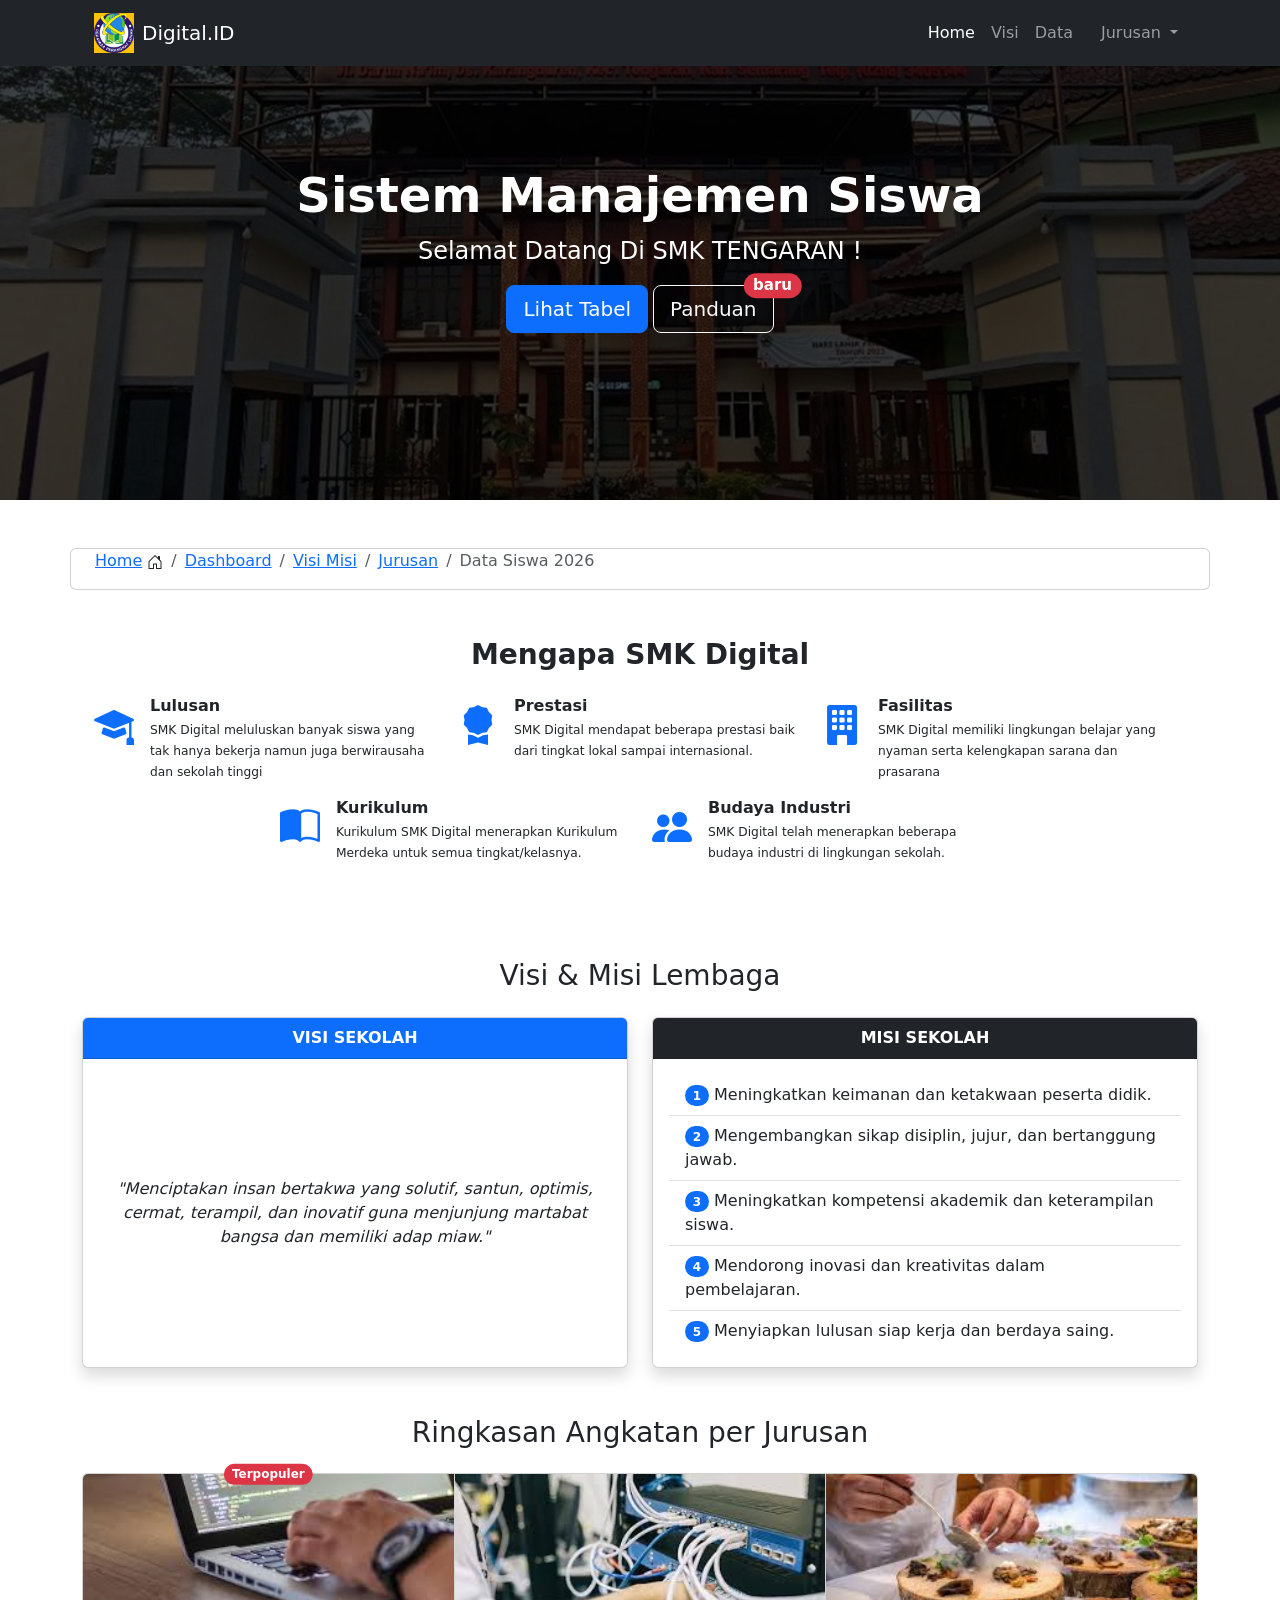
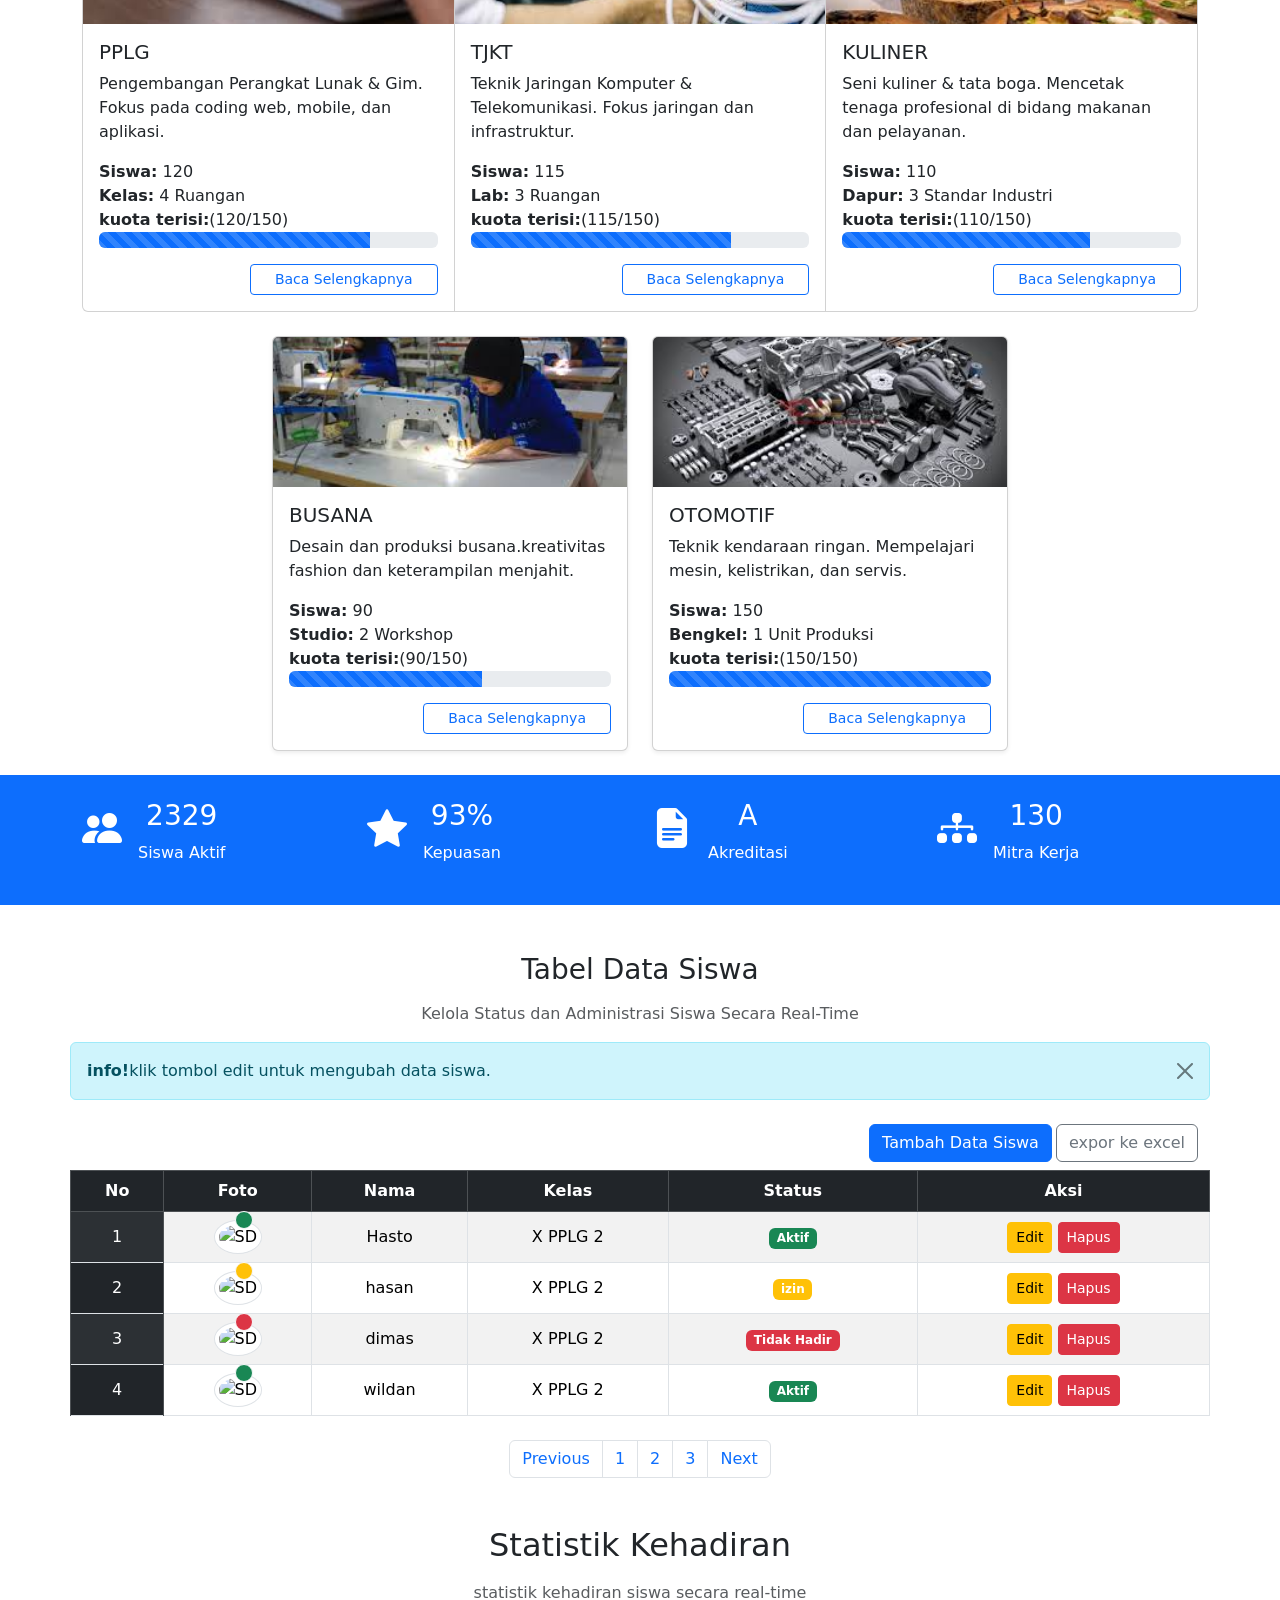
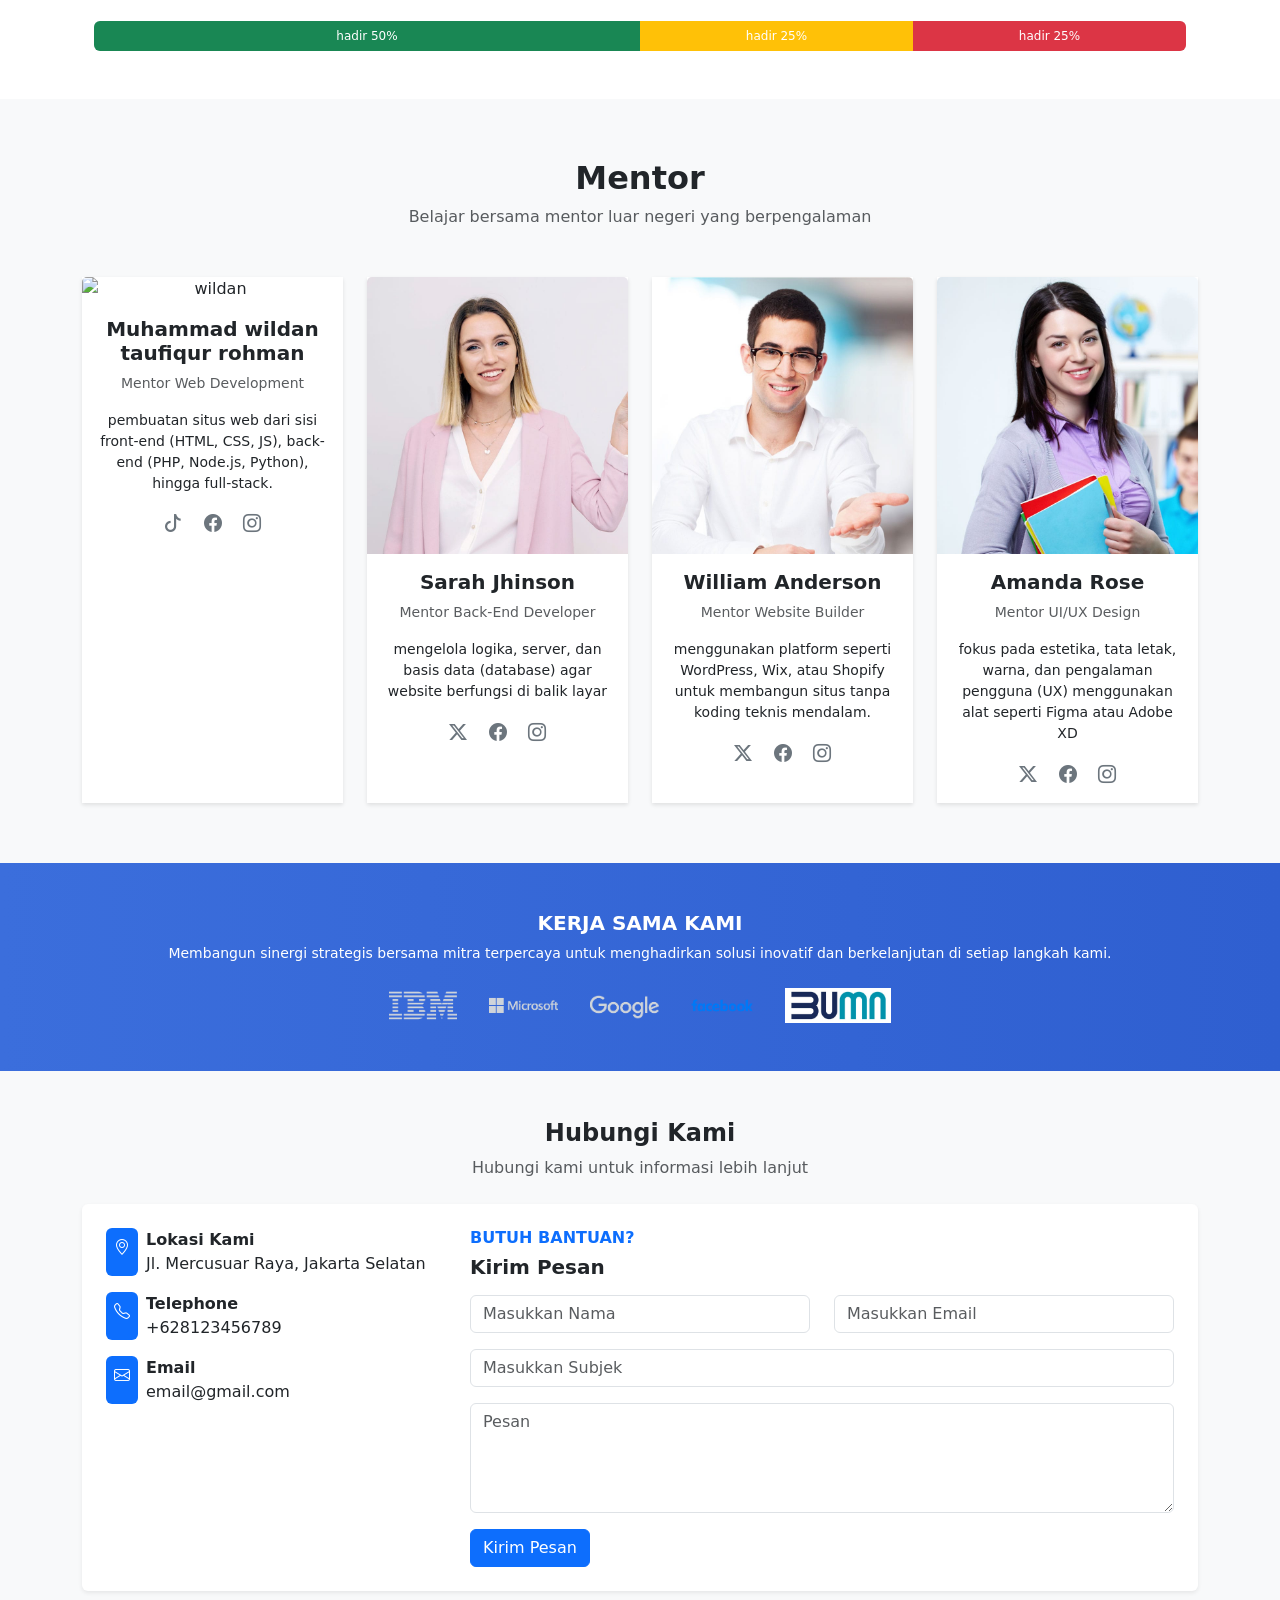
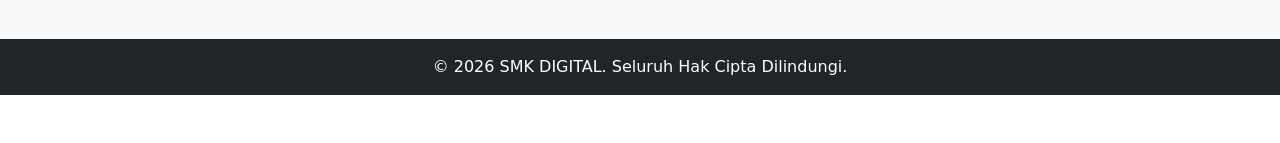
==== index.html @ d9149448 "Add files via upload" ====
<!DOCTYPE html>
<html lang="en">
<head>
    <meta charset="UTF-8">
    <meta name="viewport" content="width=device-width, initial-scale=1.0">
    <title>Document</title>
    <link rel="stylesheet" href="https://cdn.jsdelivr.net/npm/bootstrap@5.3.2/dist/css/bootstrap.min.css">
    <link href="https://cdn.jsdelivr.net/npm/bootstrap@5.3.2/dist/css/bootstrap.min.css" rel="stylesheet">
    <link href="https://cdn.jsdelivr.net/npm/bootstrap-icons@1.11.3/font/bootstrap-icons.css" rel="stylesheet">
    <link rel="stylesheet" href="style.css"
   
  /head>
<body>
  <nav class="navbar navbar-expand-lg bg-dark navbar-dark fixed-top ">
  <div class="container">

    <!-- Logo + Nama -->
    <a class="navbar-brand d-flex align-items-center container" href="#">
      <img src="logo2.png" alt="Logo" width="40" height="40" class="me-2 bg-warning">
      Digital.ID
    </a>

    <button class="navbar-toggler" type="button" data-bs-toggle="collapse" data-bs-target="#navbarNav">
      <span class="navbar-toggler-icon"></span>
    </button>

    <div class="collapse navbar-collapse" id="navbarNav">

      <!-- Menu -->
      <ul class="navbar-nav ms-auto">
        <li class="nav-item">
          <a class="nav-link active" href="#">Home</a>
        </li>

        <li class="nav-item">
          <a class="nav-link" href="#visi">Visi</a>
        </li>

        <li class="nav-item">
          <a class="nav-link" href="#data">Data</a>
        </li>

        <li class="nav-item dropdown container ">
          <a class="nav-link dropdown-toggle" href="#" role="button" data-bs-toggle="dropdown" aria-expanded="false">
            Jurusan
          </a>
          <ul class="dropdown-menu bg-dark">
            <li><a class="dropdown-item text-light" href="rpl.html">PPLG</a></li>
            <li><a class="dropdown-item text-light" href="tkj.html">TJKT</a></li>
            <li><a class="dropdown-item text-light" href="oto.html">Otomotif</a></li>
            <li><a class="dropdown-item text-light" href="bus.html">Busana</a></li>
            <li><a class="dropdown-item text-light" href="kul.html">Kuliner</a></li>
             <li><hr class="dropdown-divider"></li>
            <li><a class="dropdown-item text-light" href="#Jurusan">Lihat Semua</a></li>
          </ul>
          </ul>
        </li>
      </ul>

    </div>
  </div>
</nav>

     <div class="hero">
        <div class="overlay d-flex justify-content-center align-items-center text-center">
            <div class="text-white">
                <h1 class="display-5 fw-bold">Sistem Manajemen Siswa</h1>
                <p class="fs-4">Selamat Datang Di SMK TENGARAN !</p>
                <button class="btn btn-primary btn-lg" onclick="window.location.href='#table'">Lihat Tabel</button>
                <button class="btn btn-outline-light btn-lg position-relative">Panduan
                  <span class="position-absolute bg-danger top-0 start-100 translate-middle badge rounded-pill">baru</span>
                </button>
            </div>
        </div>
    </div>
    <br>
    <div class="countainer mt-4 card container">
        <nav aria-label="breadcrumb align-items-center">
          <div class="container">
            <ol class="breadcrumb ">
                <li class="breadcrumb-item">
                    <a href="#">Home</a>
                    <svg xmlns="http://www.w3.org/2000/svg" width="16" height="16" fill="currentColor" class="bi bi-house-door" viewBox="0 0 16 16">
  <path d="M8.354 1.146a.5.5 0 0 0-.708 0l-6 6A.5.5 0 0 0 1.5 7.5v7a.5.5 0 0 0 .5.5h4.5a.5.5 0 0 0 .5-.5v-4h2v4a.5.5 0 0 0 .5.5H14a.5.5 0 0 0 .5-.5v-7a.5.5 0 0 0-.146-.354L13 5.793V2.5a.5.5 0 0 0-.5-.5h-1a.5.5 0 0 0-.5.5v1.293zM2.5 14V7.707l5.5-5.5 5.5 5.5V14H10v-4a.5.5 0 0 0-.5-.5h-3a.5.5 0 0 0-.5.5v4z"/>
</svg>
                </li>
                <li class="breadcrumb-item">
                    <a href="#">Dashboard</a>
                </li>
                <li class="breadcrumb-item">
                    <a href="#visi">Visi Misi</a>
                </li>
                <li class="breadcrumb-item">
                    <a href="#Jurusan">Jurusan</a>
                </li>

                <li class="breadcrumb-item active" aria-current="page">Data Siswa 2026</li>
            </ol>
          </div>
        </nav>
    </div></br></br>
    <section class="container text-start ">
      <h3 class="text-center fw-bold" id="123">Mengapa SMK Digital</h3>
      <div class="row mt-4 text-start container">
    
    <div class="col-md-4">
      <div class="d-flex">
        <i class="bi bi-mortarboard-fill text-primary fs-1 me-3"></i>
        <div>
          <h6 class="fw-bold mb-1">Lulusan</h6>
          <p class="small"><small>SMK Digital meluluskan banyak siswa yang tak hanya bekerja namun juga berwirausaha dan sekolah tinggi</small></p>
        </div>
      </div>
    </div>
    <div class="col-md-4">
      <div class="d-flex">
      <i class="bi bi-award-fill text-primary fs-1 me-3"></i>
      <div>
        <h6 class="fw-bold mb-1">Prestasi</h6>
        <p class="small"><small>SMK Digital mendapat beberapa prestasi baik dari tingkat lokal sampai internasional.</small></p>
      </div>
    </div>
    </div>
    <div class="col-md-4">
      <div class="d-flex">
      <i class="bi bi-building-fill text-primary fs-1 me-3"></i>
      <div>
      <h6 class="fw-bold mb-1">Fasilitas</h6>
      <p class="small"><small>SMK Digital memiliki lingkungan belajar yang nyaman serta kelengkapan sarana dan prasarana</small></p>
    </div>
    </div>
  </div>
  </div>
</div>
    
  <div class="container">
  <div class="row g-4 justify-content-center">

    <!-- Kurikulum -->
    <div class="col-md-4">
      <div class="d-flex align-items-start">
        <i class="bi bi-book-half text-primary fs-1 me-3"></i>
        <div>
          <h6 class="fw-bold mb-1">Kurikulum</h6>
          <p class="small mb-0">
            <small>Kurikulum SMK Digital menerapkan Kurikulum Merdeka untuk semua tingkat/kelasnya.</small>
          </p>
        </div>
      </div>
    </div>

    <!-- Budaya Industri -->
    <div class="col-md-4">
      <div class="d-flex align-items-start">
        <i class="bi bi-people-fill text-primary fs-1 me-3"></i>
        <div class="">
          <h6 class="fw-bold mb-1 ">Budaya Industri</h6>
          <p class="small mb-0">
            <small>SMK Digital telah menerapkan beberapa budaya industri di lingkungan sekolah.</small>
          </p>
        </div>
      </div>
    </div>

  </div>
</div>
    </section></br></br>

    <!-- Visi & Misi  -->
 <div class="container my-5" id="visi">
  <h3 class="text-center mb-4">Visi & Misi Lembaga</h3>
  <div class="row g-4">

    <!-- VISI -->
    <div class="col-md-6">
      <div class="card h-100 shadow" >
        <div class="card-header bg-primary text-white text-center fw-bold">
          VISI SEKOLAH
        </div>
        <div class="card-body d-flex align-items-center">
          <p class="text-center fst-italic mb-0">
            "Menciptakan insan bertakwa yang solutif, santun, optimis, 
            cermat, terampil, dan inovatif guna menjunjung martabat bangsa dan memiliki adap miaw."
          </p>
        </div>
      </div>
    </div>

    <!-- MISI -->
    <div class="col-md-6">
      <div class="card h-100 shadow">
        <div class="card-header bg-dark text-white text-center fw-bold">
          MISI SEKOLAH
        </div>
        <div class="card-body">
          <ul class="list-group list-group-flush">
            <li class="list-group-item ">
              <div><span class="badge text-bg-primary rounded-pill">1</span>
              Meningkatkan keimanan dan ketakwaan peserta didik.</div>
            </li>
            <li class="list-group-item">
              <div><span class="badge text-bg-primary rounded-pill">2</span>
              Mengembangkan sikap disiplin, jujur, dan bertanggung jawab.</div>
            </li>
            <li class="list-group-item">
              <div><span class="badge text-bg-primary rounded-pill">3</span>
              Meningkatkan kompetensi akademik dan keterampilan siswa.</div>
            </li>
            <li class="list-group-item">
              <div><span class="badge text-bg-primary rounded-pill">4</span>
              Mendorong inovasi dan kreativitas dalam pembelajaran.</div>
            </li>
            <li class="list-group-item">
              <div><span class="badge text-bg-primary rounded-pill">5</span>
              Menyiapkan lulusan siap kerja dan berdaya saing.</div>
            </li>
          </ul>
        </div>
      </div>
    </div>
  </div>
 </div>

<!--  Angkatan  Jurusan -->
 <div class="container my5" id="Jurusan">
  <h3 class="text-center mb-4">Ringkasan Angkatan per Jurusan</h3>

  <div class="row g-4 justify-content-center ">

    <div class="card-group">
  <div class="card">
    <img src="pplg 1.jpg" class="card-img-top" alt="PPLG" style="height: 150px; object-fit: cover;">
    <div class="card-body">
      <span class="position-absolute top-0 start-50 translate-middle badge rounded-pill bg-danger">Terpopuler</span>
      <h5 class="card-title">PPLG</h5>
      <p class="card-text">
            Pengembangan Perangkat Lunak & Gim. Fokus pada coding web, mobile, dan aplikasi.
          </p>
      <ul class="list-unstyled">
            <li><strong>Siswa:</strong> 120</li>
            <li><strong>Kelas:</strong> 4 Ruangan</li>
            <li><strong>kuota terisi:</strong>(120/150)</li>
            <div class="progress" role="progressbar" aria-label="Default striped example" aria-valuenow="10" aria-valuemin="0" aria-valuemax="100">
            <div class="progress-bar progress-bar-striped progress-bar-animated" style="width: 80%"></div></div>
          </ul>
          <a href="rpl.html" class="btn btn-outline-primary float-end px-4 py-1 btn-sm">Baca Selengkapnya</a>
    </div>
  </div>
  <div class="card">
    <img src="tkj 2.jpg" class="card-img-top" alt="TJKT" style="height: 150px; object-fit: cover;">
    <div class="card-body">
      <h5 class="card-title">TJKT</h5>
      <p class="card-text">Teknik Jaringan Komputer & Telekomunikasi. Fokus jaringan dan infrastruktur.</p>
      <ul class="list-unstyled">
            <li><strong>Siswa:</strong> 115</li>
            <li><strong>Lab:</strong> 3 Ruangan</li>
            <li><strong>kuota terisi:</strong>(115/150)</li>
            <div class="progress" role="progressbar" aria-label="Default striped example" aria-valuenow="10" aria-valuemin="0" aria-valuemax="100">
            <div class="progress-bar progress-bar-striped progress-bar-animated" style="width: 77%"></div></div>
          </ul>
          <a href="tkj.html" class="btn btn-outline-primary float-end px-4 py-1 btn-sm">Baca Selengkapnya</a>
    </div>
  </div>
  <div class="card">
    <img src="kul 3.jpg" class="card-img-top" alt="Kuliner" style="height: 150px; object-fit: cover;">
    <div class="card-body">
      <h5 class="card-title">KULINER</h5>
      <p class="card-text">Seni kuliner & tata boga. Mencetak tenaga profesional di bidang makanan dan pelayanan.</p>
      <ul class="list-unstyled">
            <li><strong>Siswa:</strong> 110</li>
            <li><strong>Dapur:</strong> 3 Standar Industri</li>
            <li><strong>kuota terisi:</strong>(110/150)</li>
            <div class="progress" role="progressbar" aria-label="Default striped example" aria-valuenow="10" aria-valuemin="0" aria-valuemax="100">
            <div class="progress-bar progress-bar-striped progress-bar-animated" style="width: 73%"></div></div>
          </ul>
          <a href="kul.html" class="btn btn-outline-primary float-end px-4 py-1 btn-sm ">Baca Selengkapnya</a>
    </div>
  </div>
</div>

    <!-- BUSANA -->
    <div class="col-12 col-md-4">
      <div class="card h-100 shadow-sm">
        <img src="busana 1.jpg" class="card-img-top img-fluid " alt="Busana" style="height: 150px; object-fit: cover;">
        <div class="card-body">
          <h5 class="card-title">BUSANA</h5>
          <p class="card-text">
            Desain dan produksi busana.kreativitas fashion dan keterampilan menjahit.
          </p>
          <ul class="list-unstyled">
            <li><strong>Siswa:</strong> 90</li>
            <li><strong>Studio:</strong> 2 Workshop</li>
            <li><strong>kuota terisi:</strong>(90/150)</li>
            <div class="progress" role="progressbar" aria-label="Default striped example" aria-valuenow="10" aria-valuemin="0" aria-valuemax="100">
            <div class="progress-bar progress-bar-striped progress-bar-animated" style="width: 60%"></div></div>
          </ul>
          <a href="bus.html" class="btn btn-outline-primary float-end px-4 py-1 btn-sm">Baca Selengkapnya</a>
        </div>
      </div>
    </div>

    <!-- OTOMOTIF -->
    <div class="col-12 col-md-4">
      <div class="card h-100 shadow-sm">
        <img src="oto 3.jpg" class="card-img-top img-fluid" alt="Otomotif" style="height: 150px; object-fit: cover;">
        <div class="card-body">
          <h5 class="card-title">OTOMOTIF</h5>
          <p class="card-text">
            Teknik kendaraan ringan. Mempelajari mesin, kelistrikan, dan servis.
          </p>
          <ul class="list-unstyled">
            <li><strong>Siswa:</strong> 150</li>
            <li><strong>Bengkel:</strong> 1 Unit Produksi</li>
            <li><strong>kuota terisi:</strong>(150/150)</li>
            <div class="progress" role="progressbar" aria-label="Default striped example" aria-valuenow="10" aria-valuemin="0" aria-valuemax="100">
            <div class="progress-bar progress-bar-striped progress-bar-animated" style="width: 100%"></div></div>
          </ul>
          <a href="oto.html" class="btn btn-outline-primary float-end px-4 py-1 btn-sm">Baca Selengkapnya</a>
         </div>
       </div>
     </div>
   </div>
 </div></br>

<section class="bg-primary text-white text-center py-4 ">
  <div class="container">
    <div class="row ">

      <div class="col-md-3">
        <div class="d-flex ">
          <i class="bi bi-people-fill fs-1 me-3"></i>
          <div>
        <h3>2329</h3>
        <p>Siswa Aktif</p>
          </div>
        </div>
      </div>

      <div class="col-md-3">
        <div class="d-flex">
          <i class="bi bi-star-fill fs-1 me-3"></i>
          <div>
            <h3>93%</h3>
            <p>Kepuasan</p>
          </div>
        </div>
      </div>

      <div class="col-md-3">
        <div class="d-flex ">
          <i class="bi bi-file-earmark-text-fill fs-1 me-3"></i>
          <div>
            <h3>A</h3>
            <p>Akreditasi</p>
          </div>
        </div>
      </div>

      <div class="col-md-3">
        <div class="d-flex">
          <i class="bi bi-diagram-3-fill fs-1 me-3"></i>
          <div>
            <h3>130</h3>
            <p>Mitra Kerja</p>
          </div>
        </div>
      </div>

    </div>
  </div>
</section>


  
  <div class="countainer my-5" id="data">
    <h3 class="text-center mb-3">Tabel Data Siswa</h3>
    <p class="text-center text-muted ">Kelola Status dan Administrasi Siswa Secara Real-Time</p>
    <div class="alert alert-info alert-dismissible fade show container" role="alert"><strong>info!</strong>klik tombol edit untuk mengubah data siswa.
    <button type="button" class="btn-close" data-bs-dismiss="alert" aria-label="Close"></button></div>
    <!-- Tombol aksi bawah -->
  <div class="text-center p-2 ">
    <div class="d-flex justify-content-end container">
    <button class="btn btn-primary me-1" data-bs-toggle="modal" data-bs-target="#modalsiswa">Tambah Data Siswa</button>
    <div class="modal fade" id="modalsiswa">
      <div class="modal-dialog">
    <div class="modal-content">

      
      <div class="modal-header bg-primary text-white">
        <h5 class="modal-title">
            <i class="bi bi-person-plus-fill me-2"></i>Tambah Siswa Baru</h5>
        <button type="button" class="btn-close" data-bs-dismiss="modal"></button>
      </div>

      
      <div class="modal-body">
        <form>
          <div class="mb-3 text-start fw-bold">
            <label>Hasto</label>
            <input type="text" class="form-control" placeholder="Contoh: Budi Santoso">
          </div>

          <div class="mb-3 text-start fw-bold">
            <label>Kelas</label>
            <select class="form-select">
              <option>Pilih Kelas</option>
              <option>X</option>
              <option>XI</option>
              <option>XII</option>
            </select>
          </div>

          <div class="mb-3 text-start fw-bold">
            <label>Foto Profil</label>
            <input type="file" class="form-control">
            <small class="text-muted">Format JPG/PNG (Max 2MB)</small>
          </div>
        </form>
      </div>

      
      <div class="modal-footer">
        <button class="btn btn-secondary" data-bs-dismiss="modal">Batal</button>
        <button class="btn btn-primary">Simpan Data</button>
      </div>

    </div>
  </div>
    </div>
    <button type="button" class="btn btn-outline-secondary">expor ke excel</button>
 </div></div>
 <div>
    <table class="table table-striped table-bordered table-hover align-middle text-center container" id="table">
            <thead>
                <tr class="table table-dark">
                    <th>No</th>
                    <th>Foto</th>
                    <th>Nama</th>
                    <th>Kelas</th>
                    <th>Status</th>
                    <th>Aksi</th>
                </tr>
            </thead>

            <tbody>
                <tr>
                    <td class="table-dark">1</td>
                    <td><div class="position-relative d-inline-block"><img src="hasto.jpg" alt="SD"class="foto
                        rounded-circle d-block mx-auto img-thumbnail img-fluit rounded">
                      <span class="position-absolute top-0 end-0 translate-middle p-2  bg-success border border-light rounded-circle">
                      <span class="visually-hidden">New alerts</span>
                      </span> </div></td>
                    <td>Hasto </td>
                    <td>X PPLG 2</td>
                    <td><span class="badge bg-success">Aktif</span></td>
                    <td><button class="btn btn-warning btn-sm">Edit</button> <button class="btn btn-danger btn-sm">Hapus</button></td>
                </tr>
                <tr>
                    <td class="table-dark">2</td>  
                    <td><div class="position-relative d-inline-block"><img src="hasan.jpg" alt="SD"class="foto
                        rounded-circle d-block mx-auto img-thumbnail img-fluit rounded">
                      <span class="position-absolute top-0 end-0 translate-middle p-2 bg-warning border border-light rounded-circle">
                      <span class="visually-hidden">New alerts</span>
                      </span> </div></td>
                    <td>hasan</td>
                    <td>X PPLG 2</td>
                    <td><span class="badge bg-warning">izin</span></td>
                     <td><button class="btn btn-warning btn-sm">Edit</button> <button class="btn btn-danger btn-sm">Hapus</button></td>

                </tr>
                <tr>
                    <td class="table-dark">3</td>  
                    <td><div class="position-relative d-inline-block"><img src="dimas.jpg" alt="SD"class="foto
                        rounded-circle d-block mx-auto img-thumbnail img-fluit rounded">
                      <span class="position-absolute top-0 end-0 translate-middle p-2 bg-danger border border-light rounded-circle">
                      <span class="visually-hidden">New alerts</span>
                      </span> </div></td>
                    <span class="visually-hidden">New alerts</span>
                    </span> </div></td></td>
                    <td>dimas</td>
                    <td>X PPLG 2</td>
                    <td><span class="badge bg-danger">Tidak Hadir</span></td>
                     <td><button class="btn btn-warning btn-sm">Edit</button> <button class="btn btn-danger btn-sm">Hapus</button></td>
                </tr>
                <tr>
                    <td class="table-dark">4</td>  
                    <td><div class="position-relative d-inline-block"><img src="wildan.jpg" alt="SD"class="foto
                        rounded-circle d-block mx-auto img-thumbnail img-fluit rounded">
                      <span class="position-absolute top-0 end-0 translate-middle p-2 bg-success border border-light rounded-circle">
                      <span class="visually-hidden">New alerts</span>
                      </span> </div></td>
                    <td>wildan </td>
                    <td>X PPLG 2</td>
                    <td><span class="badge bg-success">Aktif</span></td>
                     <td><button class="btn btn-warning btn-sm">Edit</button> <button class="btn btn-danger btn-sm">Hapus</button></td>
                </tr>
            </tbody>
    </table>
    </div>
     <div class=" text-center mt-4 ">
     <nav aria-label="pagination" > 
            <ul class="pagination justify-content-center">
                <li class="page-item"><a class="page-link" href="#">Previous</a></li>
                <li class="page-item"><a class="page-link" href="#">1</a></li>
                <li class="page-item"><a class="page-link" href="#">2</a></li>
                <li class="page-item"><a class="page-link" href="#">3</a></li>
                <li class="page-item"><a class="page-link" href="#">Next</a></li>
            </ul>
         </nav>
 </div>
  <div class="container my-5">
    <h2 class="text-center mb-3">Statistik Kehadiran</h2>
    <p class="text-center text-muted ">statistik kehadiran siswa secara real-time</p>
    <div class="container">
   <div class="progress " style="height: 30px;">
   <div class="progress-bar bg-success" style="width: 50% ">hadir 50%</div>
   <div class="progress-bar bg-warning" style="width: 25%">hadir 25%</div>
   <div class="progress-bar bg-danger" style="width: 25%">hadir 25%</div>
  </div>
  </div>
  </div>

<!-- Section Mentor -->
    <section class="mentor-section text-center">
        <div class="container">
            <h2 class="fw-bold mb-2">Mentor</h2>
            <p class="text-muted mb-5">Belajar bersama mentor luar negeri yang berpengalaman</p>
            
            <div class="row g-4">
                <!-- Card Walter White -->
                <div class="col-md-3 col-sm-6">
                    <div class="card mentor-card h-100">
                        <img src="wildan.jpg" class="card-img-top" alt="wildan ">
                        <div class="card-body">
                            <h5 class="card-title fw-bold">Muhammad wildan taufiqur rohman</h5>
                            <p class="card-text text-muted small mb-3">Mentor Web Development</p>
                            <p class="card-text small">pembuatan situs web dari sisi front-end (HTML, CSS, JS), back-end (PHP, Node.js, Python), hingga full-stack.</p>
                            <div class="mentor-social mt-3">
                                <a href="https://www.tiktok.com/@mazali259?_r=1&_t=ZS-956v6CmXbng"><i class="bi bi-tiktok" ></i></a>
                                <a href="https://www.facebook.com/share/1BEhVa2srz/"><i class="bi bi-facebook"></i></a>
                                <a href="https://www.instagram.com/gol.d_dika?igsh=MWhjbDRpNW5jYjVobg=="><i class="bi bi-instagram"></i></a>
                            </div>
                        </div>
                    </div>
                </div>

                <!-- Card Sarah Jhinson -->
                <div class="col-md-3 col-sm-6">
                    <div class="card mentor-card h-100">
                        <img src="sarah.jpeg" class="card-img-top" alt="Sarah Jhinson">
                        <div class="card-body">
                            <h5 class="card-title fw-bold">Sarah Jhinson</h5>
                            <p class="card-text text-muted small mb-3">Mentor Back-End Developer</p>
                            <p class="card-text small">mengelola logika, server, dan basis data (database) agar website berfungsi di balik layar</p>
                            <div class="mentor-social mt-3">
                                <i class="bi bi-twitter-x"></i>
                                <i class="bi bi-facebook"></i>
                                <i class="bi bi-instagram"></i>
                            </div>
                        </div>
                    </div>
                </div>

                <!-- Card William Anderson -->
                <div class="col-md-3 col-sm-6">
                    <div class="card mentor-card h-100">
                        <img src="bapak.jpeg" class="card-img-top" alt="William Anderson">
                        <div class="card-body">
                            <h5 class="card-title fw-bold">William Anderson</h5>
                            <p class="card-text text-muted small mb-3">Mentor Website Builder</p>
                            <p class="card-text small">menggunakan platform seperti WordPress, Wix, atau Shopify untuk membangun situs tanpa koding teknis mendalam.</p>
                            <div class="mentor-social mt-3">
                                <i class="bi bi-twitter-x"></i>
                                <i class="bi bi-facebook"></i>
                                <i class="bi bi-instagram"></i>
                            </div>
                        </div>
                    </div>
                </div>

                <!-- Card Amanda Rose -->
                <div class="col-md-3 col-sm-6">
                    <div class="card mentor-card h-100">
                        <img src="lili.jpeg" class="card-img-top" alt="Amanda Rose">
                        <div class="card-body">
                            <h5 class="card-title fw-bold">Amanda Rose</h5>
                            <p class="card-text text-muted small mb-3">Mentor UI/UX Design</p>
                            <p class="card-text small">fokus pada estetika, tata letak, warna, dan pengalaman pengguna (UX) menggunakan alat seperti Figma atau Adobe XD</p>
                            <div class="mentor-social mt-3">
                                <i class="bi bi-twitter-x"></i>
                                <i class="bi bi-facebook"></i>
                                <i class="bi bi-instagram"></i>
                            </div>
                        </div>
                    </div>
                </div>
            </div>
        </div>
    </section>

<section class="py-5 text-center text-white" style="background: linear-gradient(90deg, #3b6edc, #2f5fd0);">
    <h5 class="fw-bold">KERJA SAMA KAMI</h5>
    <p class="small">
      Membangun sinergi strategis bersama mitra terpercaya untuk menghadirkan solusi inovatif
      dan berkelanjutan di setiap langkah kami.
    </p>

    <div class="d-flex justify-content-center align-items-center flex-wrap mt-4">
      <img src="ibm.png" class="mx-3" height="35">
      <img src="mcp.png" class="mx-3" height="35">
      <img src="ggl.png" class="mx-3" height="35">
      <img src="fb.png" class="mx-3" height="35">
      <img src="bumn.jpg" class="mx-3" height="35">
    </div>
</section>

<section class="py-5 bg-light">
  <div class="container">

    <div class="text-center mb-4">
      <h4 class="fw-bold">Hubungi Kami</h4>
      <p class="text-muted">Hubungi kami untuk informasi lebih lanjut</p>
    </div>

    <div class="bg-white p-4 rounded shadow-sm">
      <div class="row">

        <!-- KIRI (INFO) -->
        <div class="col-md-4 mb-4">
          
          <div class="d-flex mb-3">
            <div class="bg-primary text-white p-2 rounded me-2">
              <i class="bi bi-geo-alt"></i>
            </div>
            <div>
              <strong>Lokasi Kami</strong><br>
              Jl. Mercusuar Raya, Jakarta Selatan
            </div>
          </div>

          <div class="d-flex mb-3">
            <div class="bg-primary text-white p-2 rounded me-2">
              <i class="bi bi-telephone"></i>
            </div>
            <div>
              <strong>Telephone</strong><br>
              +628123456789
            </div>
          </div>

          <div class="d-flex">
            <div class="bg-primary text-white p-2 rounded me-2">
              <i class="bi bi-envelope"></i>
            </div>
            <div>
              <strong>Email</strong><br>
              email@gmail.com
            </div>
          </div>

        </div>

        <!-- KANAN (FORM) -->
        <div class="col-md-8">
          <h6 class="text-primary fw-bold">BUTUH BANTUAN?</h6>
          <h5 class="fw-bold mb-3">Kirim Pesan</h5>

          <form>
            <div class="row">
              <div class="col-md-6 mb-3">
                <input type="text" class="form-control" placeholder="Masukkan Nama">
              </div>
              <div class="col-md-6 mb-3">
                <input type="email" class="form-control" placeholder="Masukkan Email">
              </div>
            </div>

            <div class="mb-3">
              <input type="text" class="form-control" placeholder="Masukkan Subjek">
            </div>

            <div class="mb-3">
              <textarea class="form-control" rows="4" placeholder="Pesan"></textarea>
            </div>

            <button class="btn btn-primary">Kirim Pesan</button>
          </form>
        </div>

      </div>
    </div>

  </div>
</section>


<!-- Footer -->
<footer class="bg-dark text-white text-center py-3">
  © 2026 SMK DIGITAL. Seluruh Hak Cipta Dilindungi.
</footer>

<script src="https://cdn.jsdelivr.net/npm/bootstrap@5.3.2/dist/js/bootstrap.bundle.min.js"></script>
</body>
</html>
---- style.css ----
.hero {
            background-image : url("smk.jpg");
            background-size: cover;
            background-position: center;
            height: 500px;
            opacity: 100vh;
        }

        .overlay {
            background-color: rgba(0, 0, 0, 0.7);
            height: 500px;
        }

        .foto {
            max-width: 100px;
            height:auto;
        }
        :root {
          --bg-dark-blue: #1e3799;
          --light-text: #ecf0f1;
          --accent-color: #3498db;
          --primary-blue: #2c3e50;
          --text-color: #34495e;
          --progress-fill-color: #1e2a38;
          --progress-bar-bg: #ccc;
          --footer-dark-blue: #003366
        }
        .mentor-section {
            background-color: #f8f9fa;
            padding: 60px 0;
        }
        .mentor-card {
            border: none;
            border-radius: 0;
            box-shadow: 0 2px 4px rgba(0,0,0,0.1);
        }
        .mentor-card img {
            width: 100%;
            height: auto;
        }
        .mentor-social i {
            font-size: 18px;
            margin: 0 8px;
            color: #6c757d;
        }
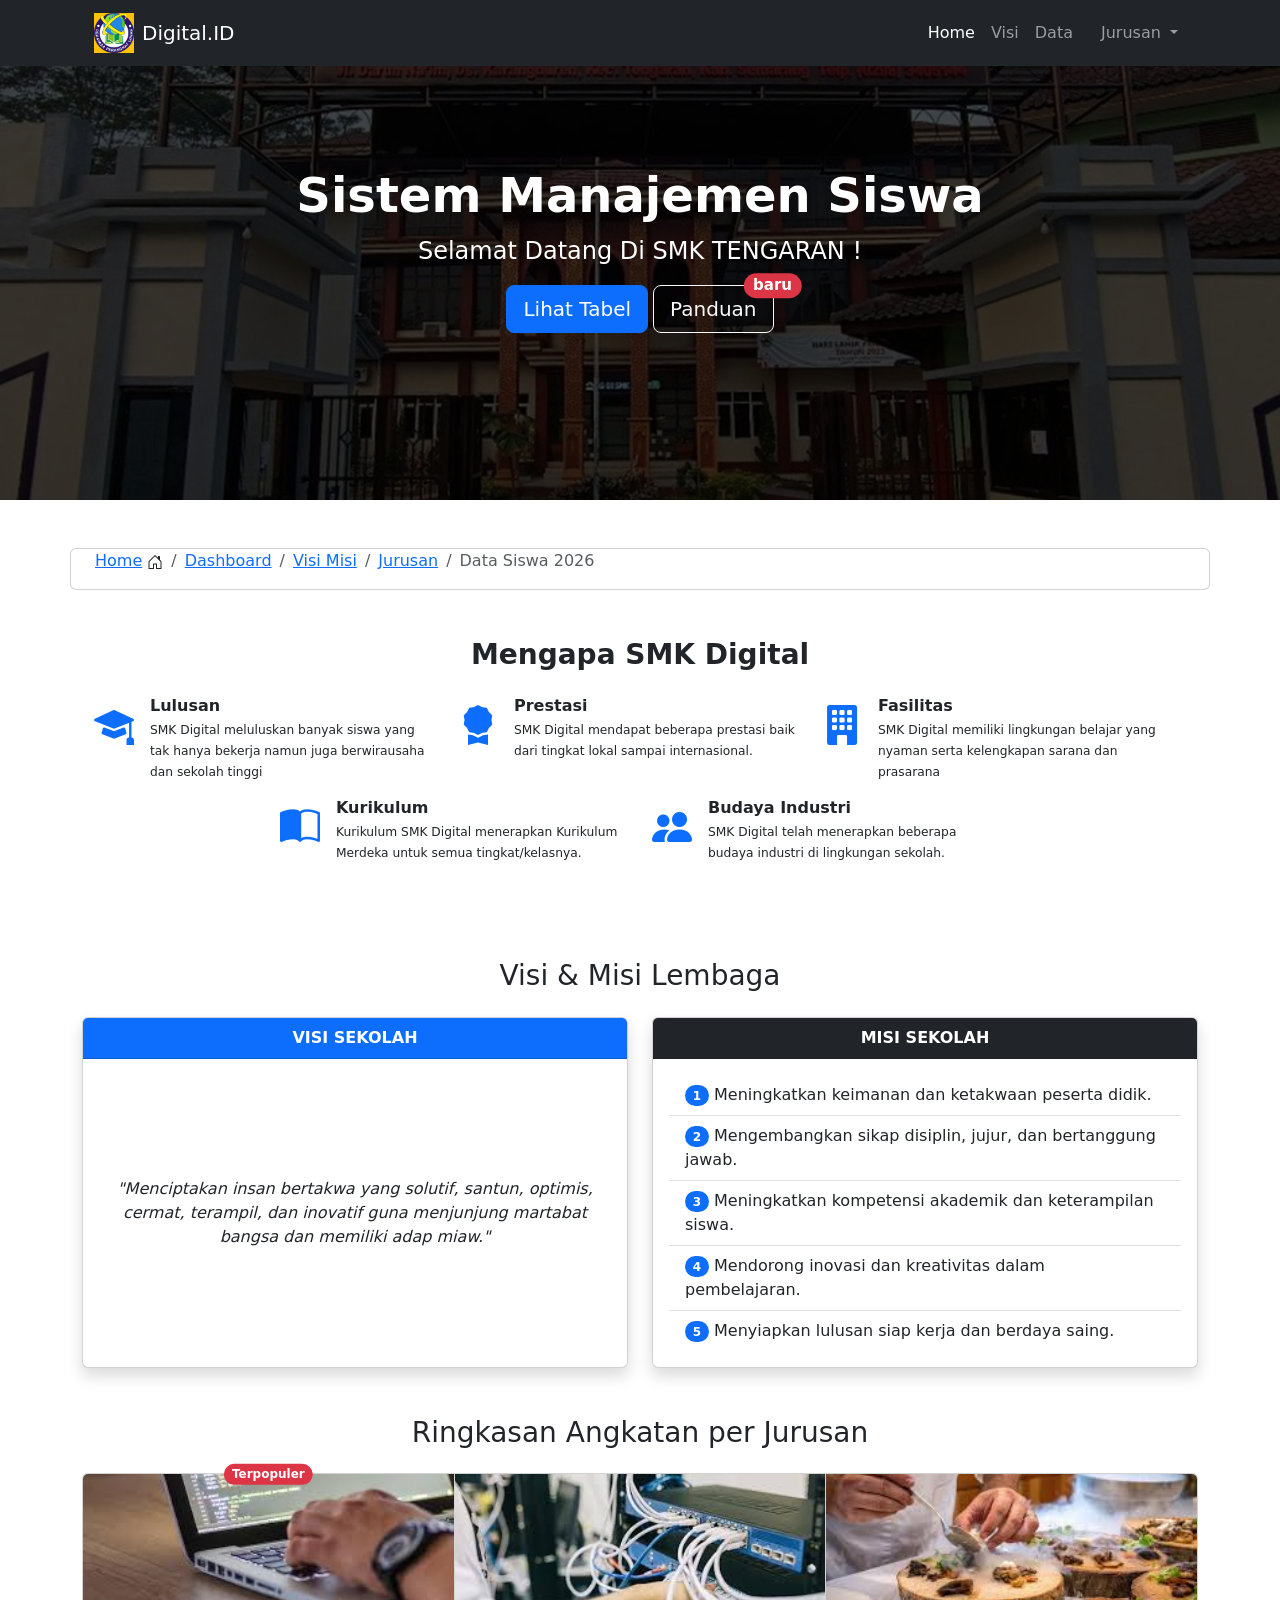
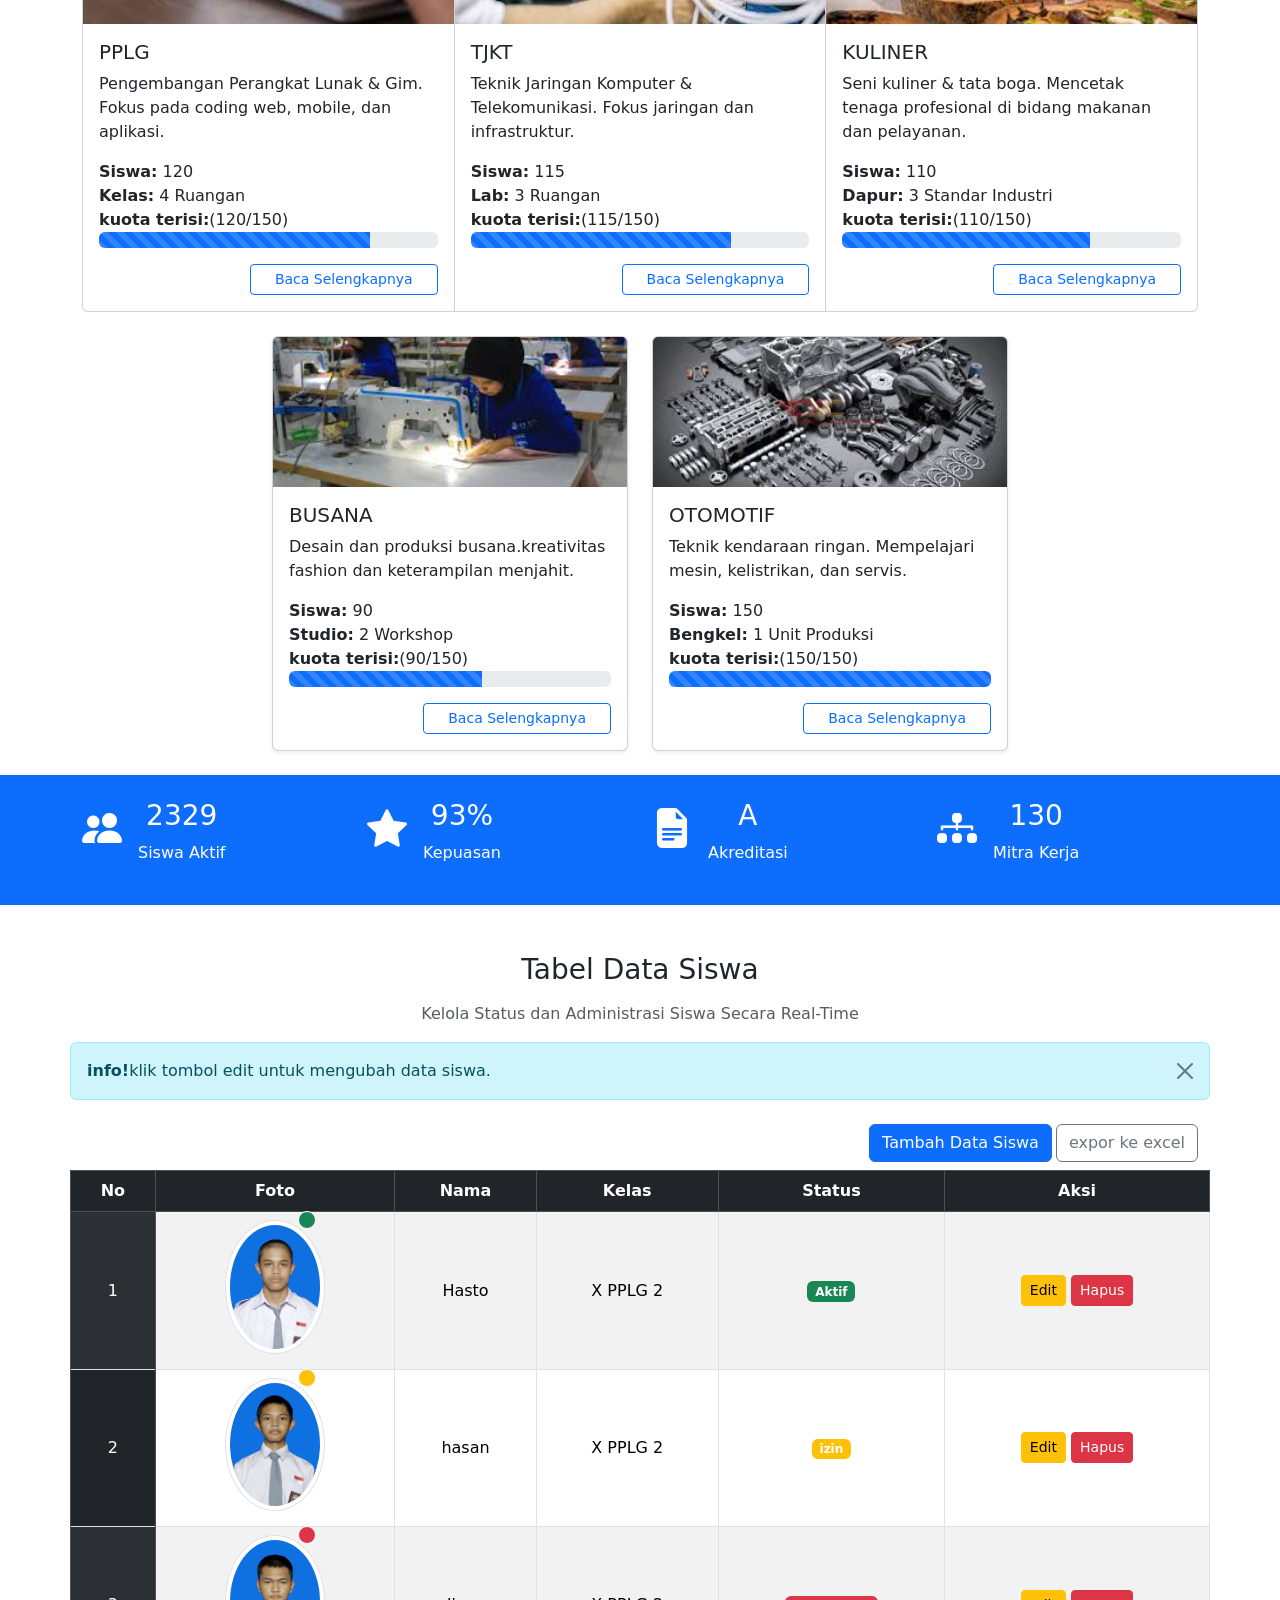
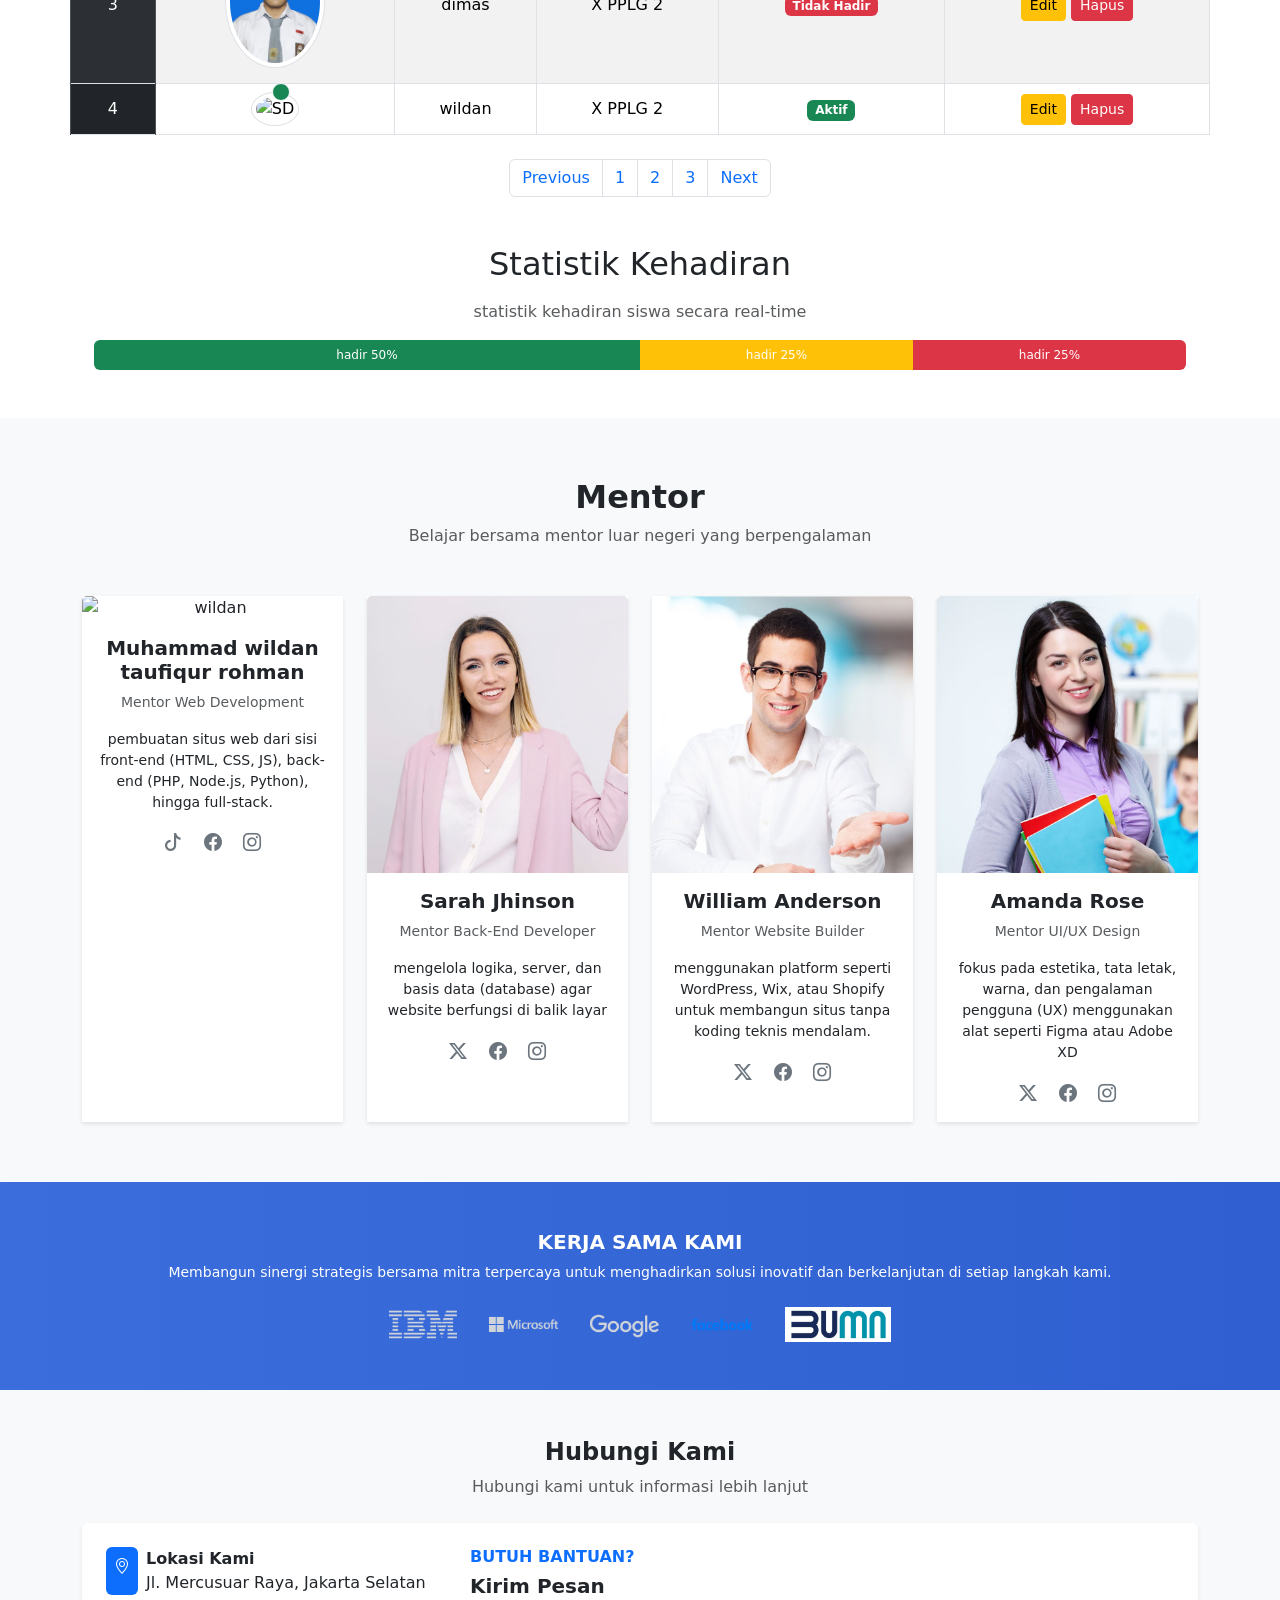
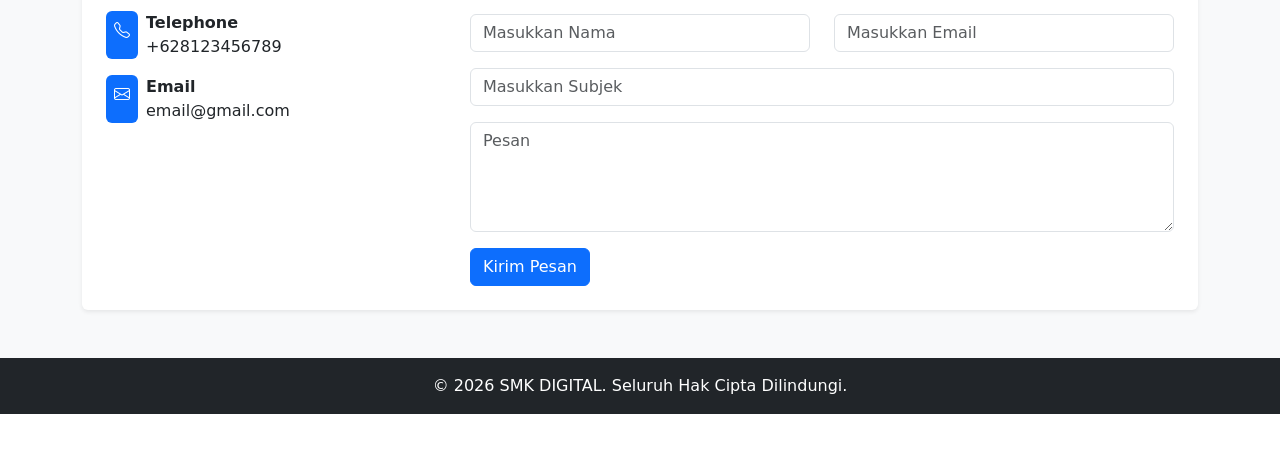
==== commit 7a8b66e7: "Add files via upload" ====
--- a/index.html
+++ b/index.html
@@ -445,7 +445,7 @@
             <tbody>
                 <tr>
                     <td class="table-dark">1</td>
-                    <td><div class="position-relative d-inline-block"><img src="hasto.jpg" alt="SD"class="foto
+                    <td><div class="position-relative d-inline-block"><img src="kentok.JPG" alt="SD"class="foto
                         rounded-circle d-block mx-auto img-thumbnail img-fluit rounded">
                       <span class="position-absolute top-0 end-0 translate-middle p-2  bg-success border border-light rounded-circle">
                       <span class="visually-hidden">New alerts</span>
@@ -457,7 +457,7 @@
                 </tr>
                 <tr>
                     <td class="table-dark">2</td>  
-                    <td><div class="position-relative d-inline-block"><img src="hasan.jpg" alt="SD"class="foto
+                    <td><div class="position-relative d-inline-block"><img src="hasan.JPG" alt="SD"class="foto
                         rounded-circle d-block mx-auto img-thumbnail img-fluit rounded">
                       <span class="position-absolute top-0 end-0 translate-middle p-2 bg-warning border border-light rounded-circle">
                       <span class="visually-hidden">New alerts</span>
@@ -470,7 +470,7 @@
                 </tr>
                 <tr>
                     <td class="table-dark">3</td>  
-                    <td><div class="position-relative d-inline-block"><img src="dimas.jpg" alt="SD"class="foto
+                    <td><div class="position-relative d-inline-block"><img src="dimas.JPG" alt="SD"class="foto
                         rounded-circle d-block mx-auto img-thumbnail img-fluit rounded">
                       <span class="position-absolute top-0 end-0 translate-middle p-2 bg-danger border border-light rounded-circle">
                       <span class="visually-hidden">New alerts</span>
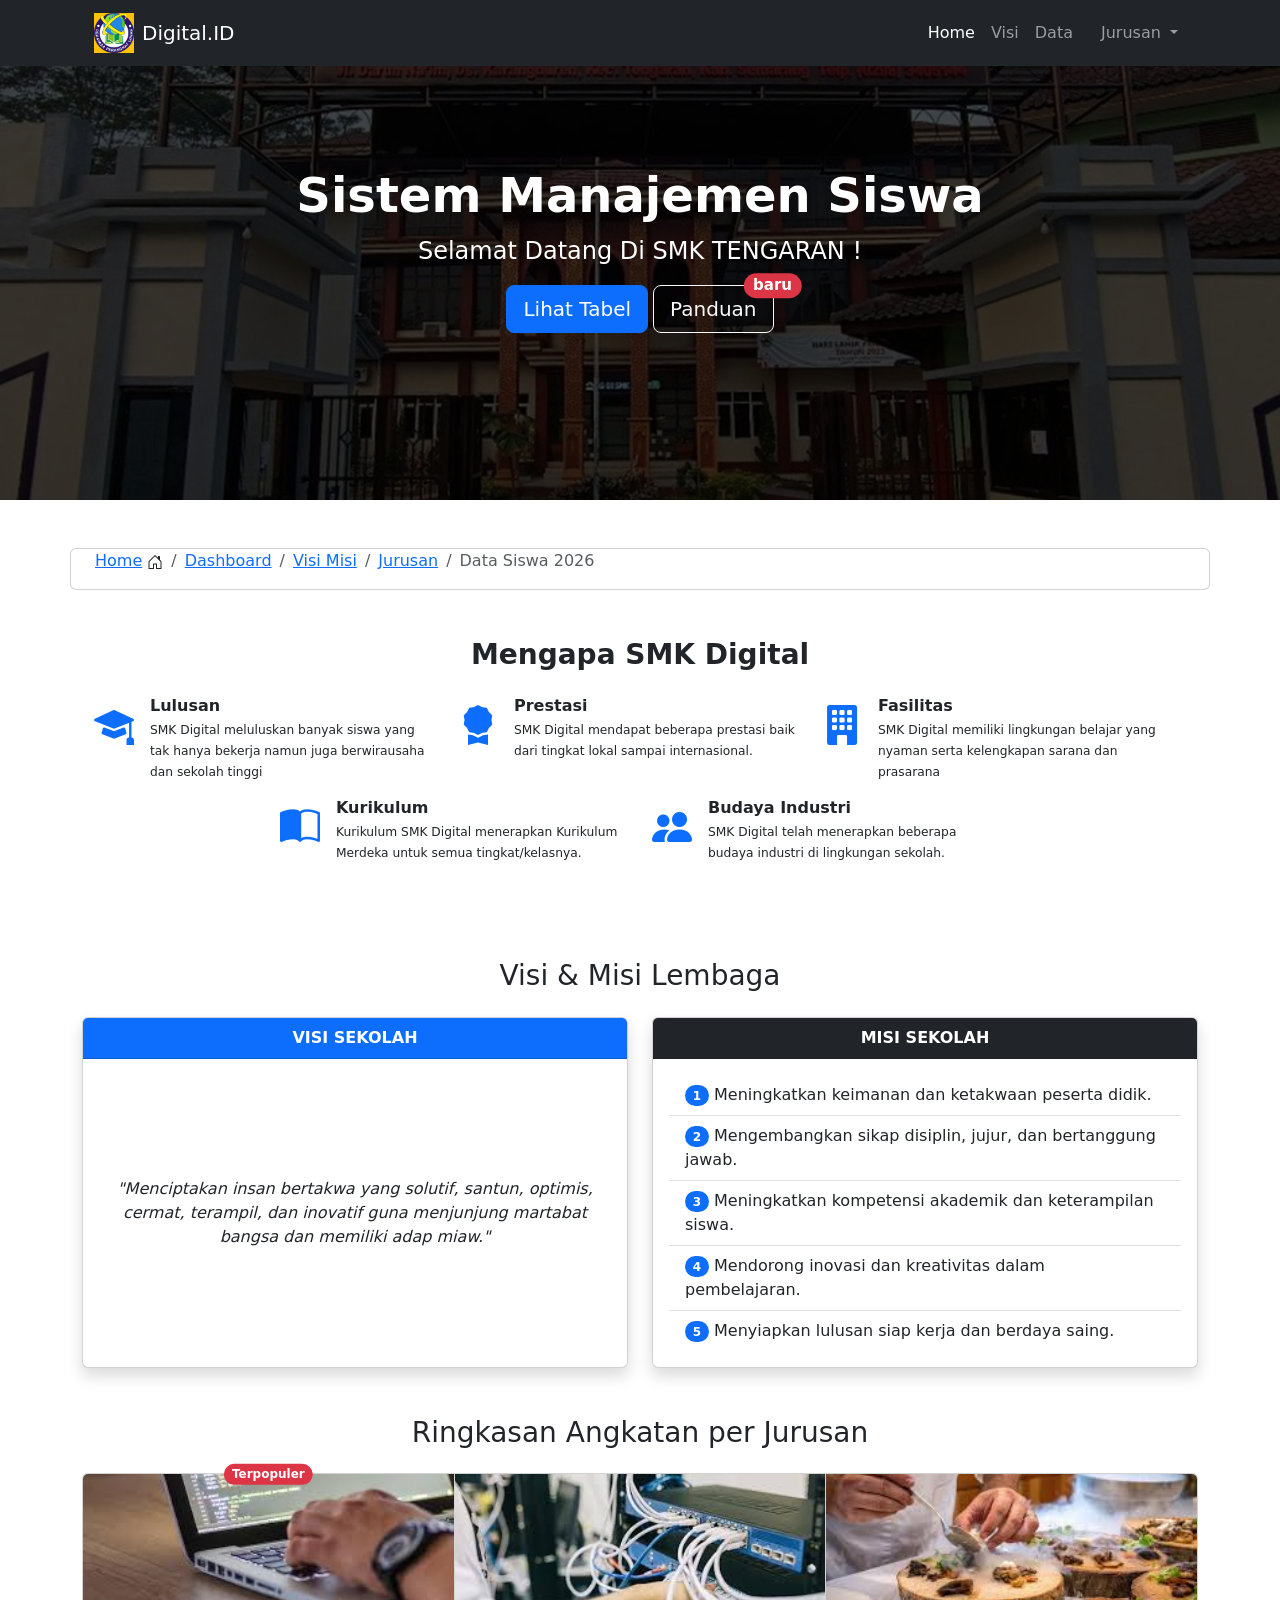
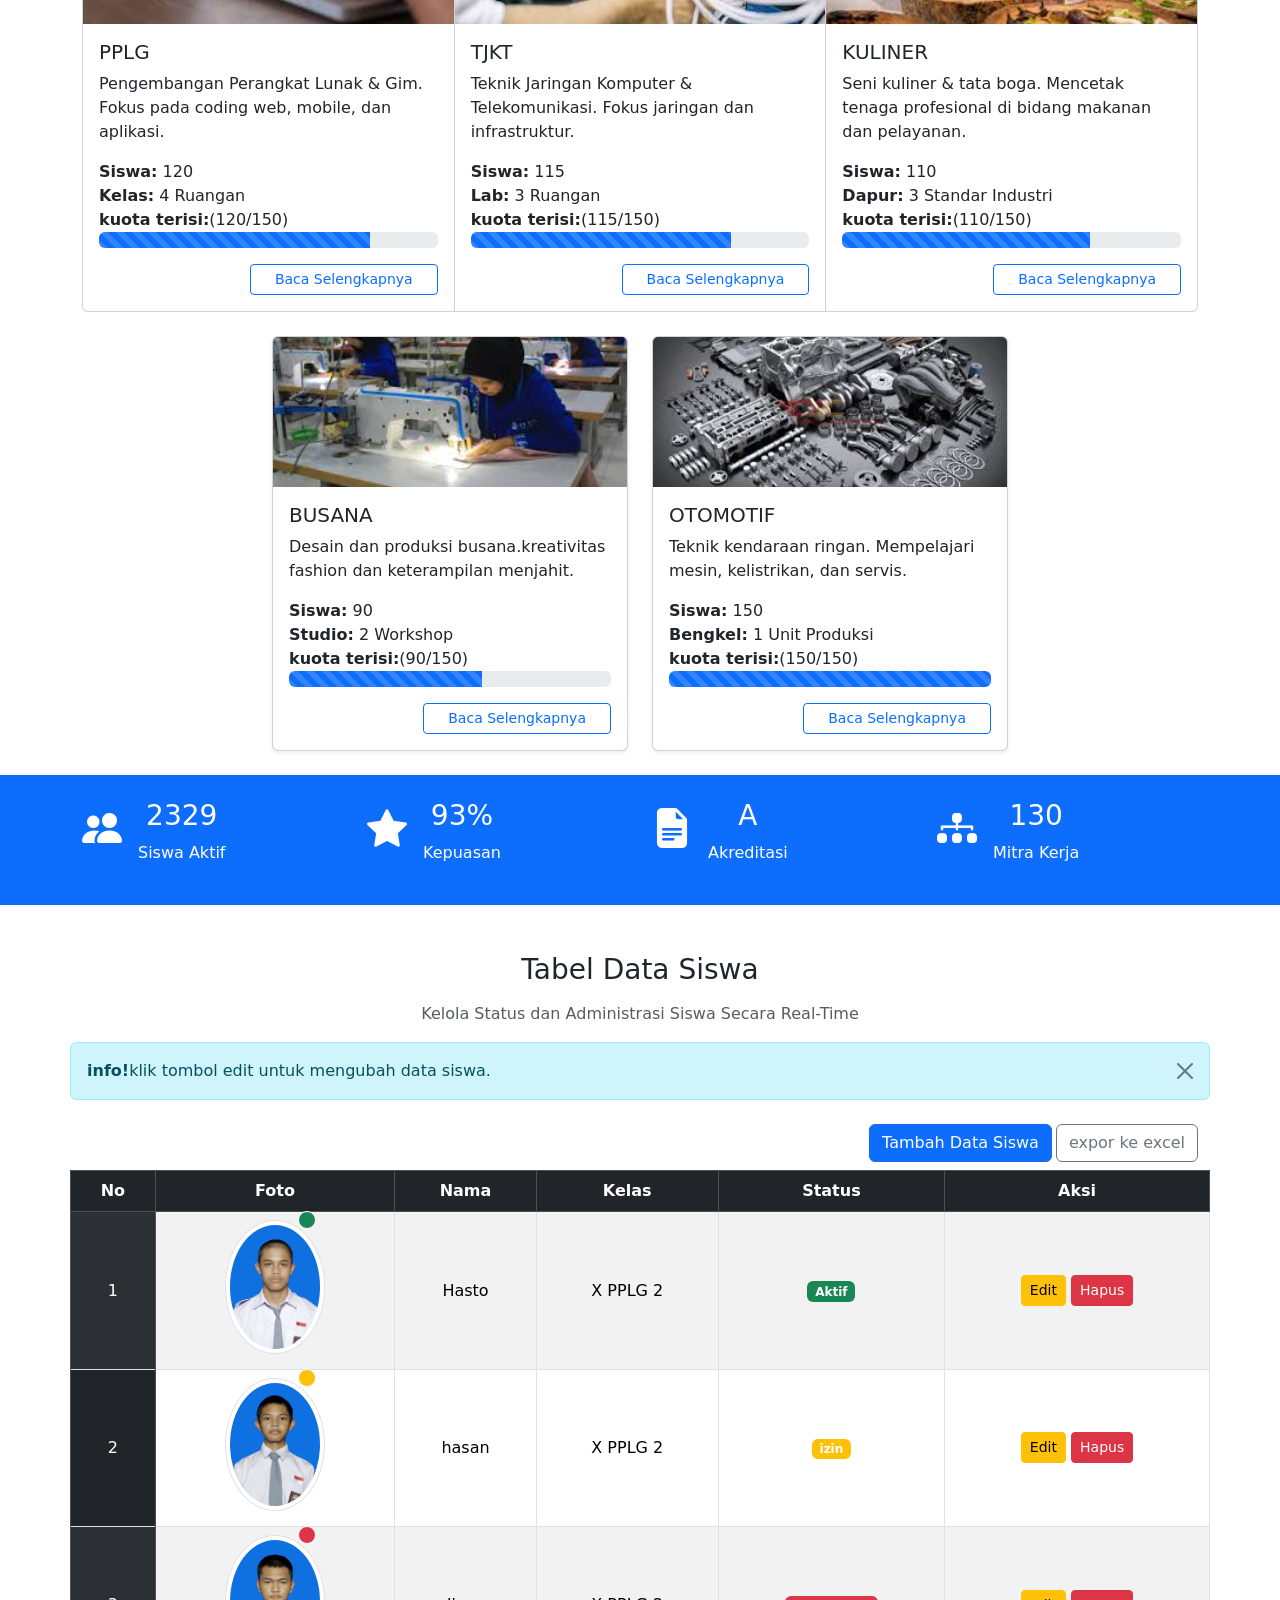
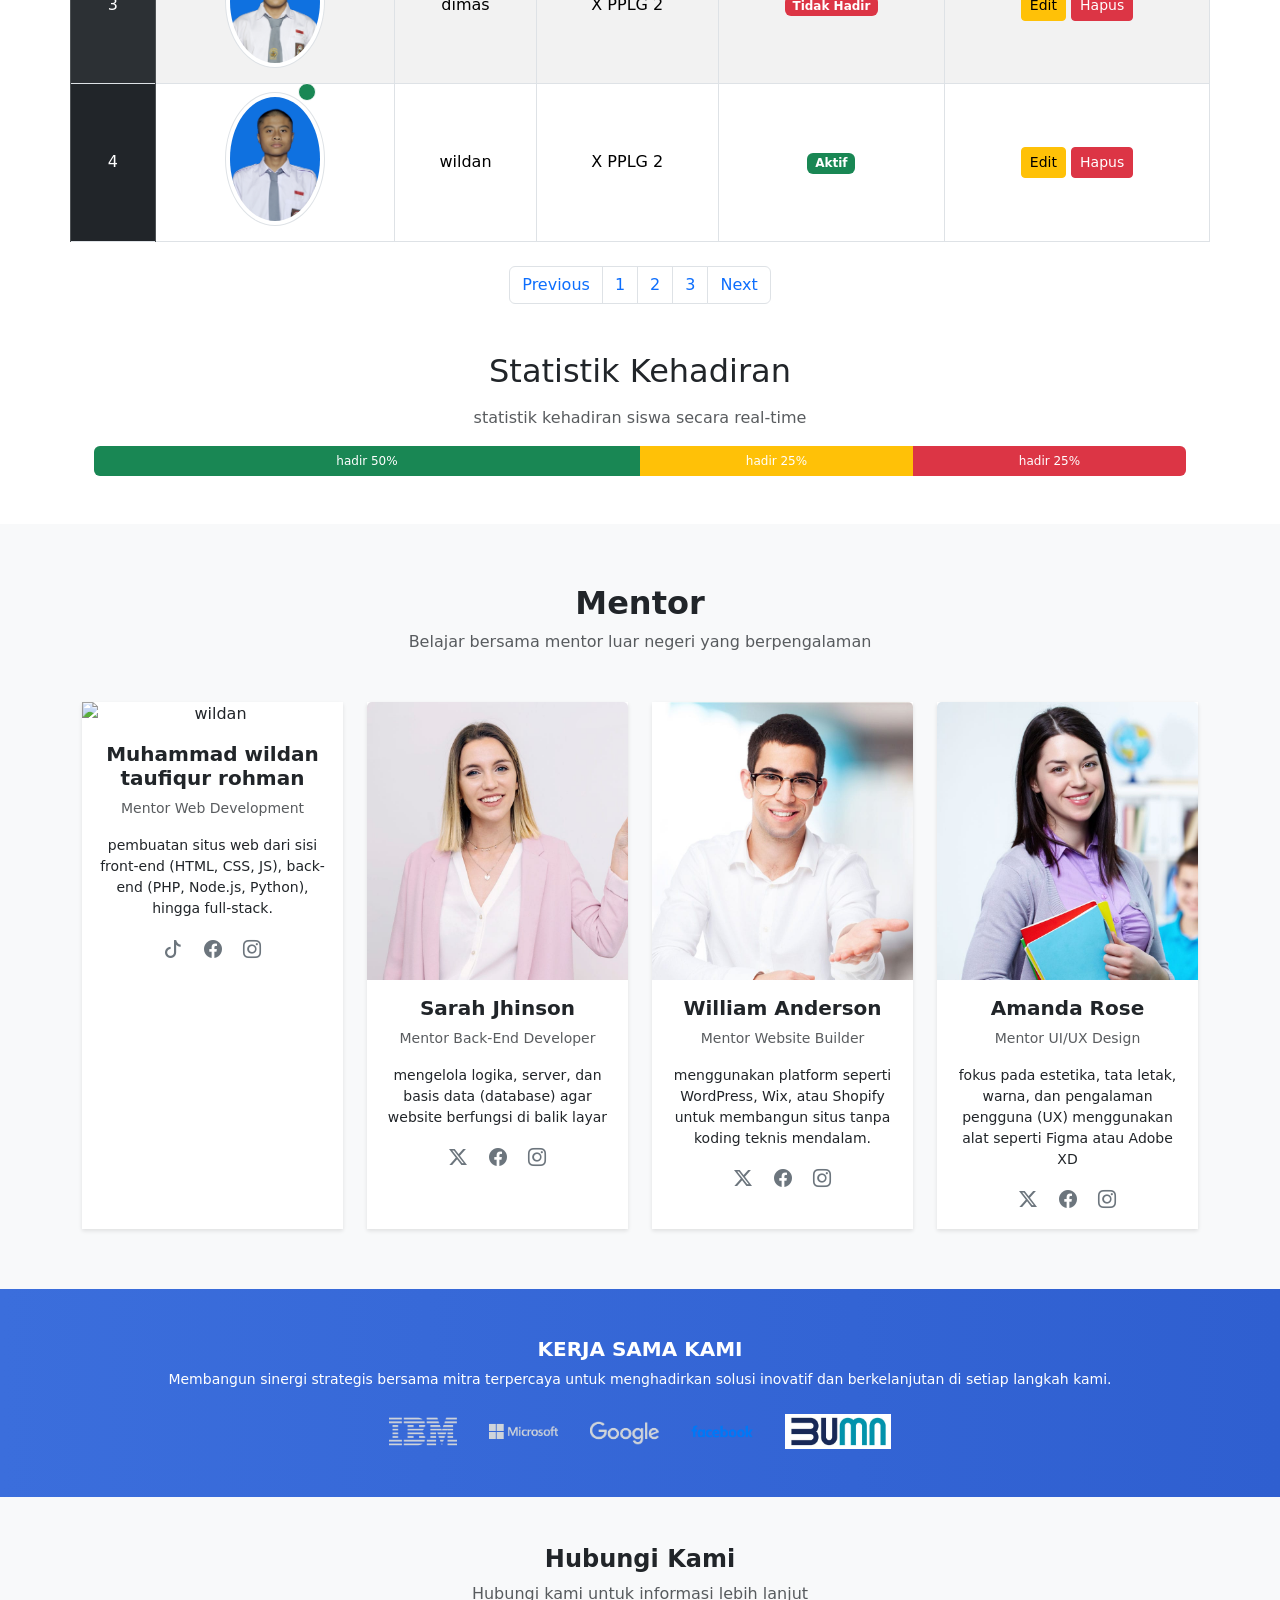
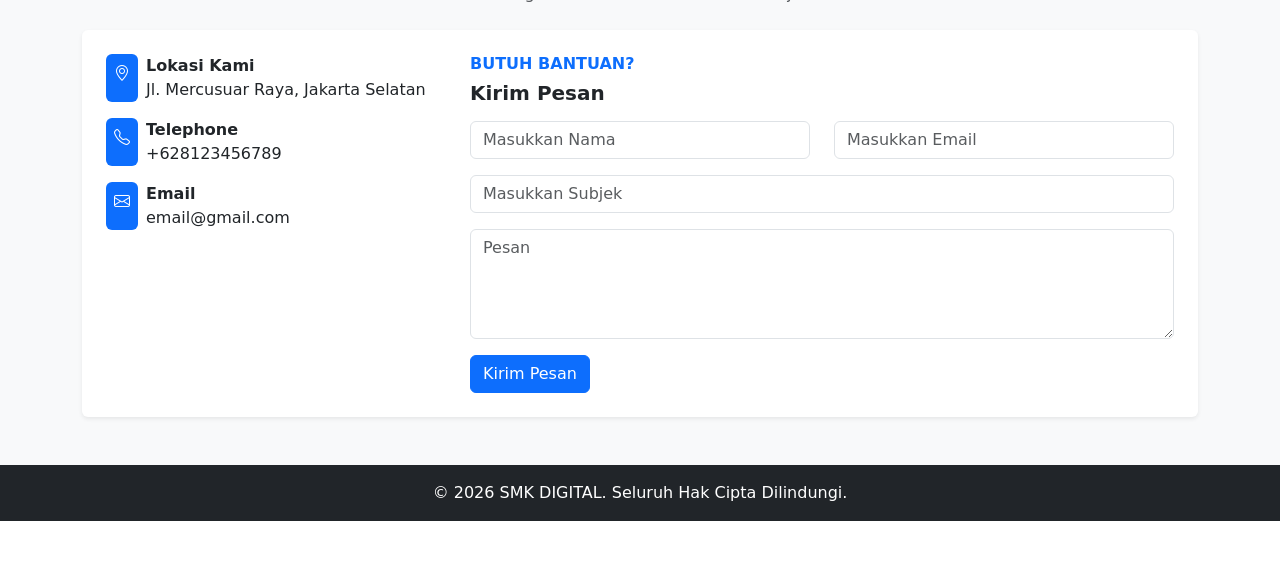
==== commit 5deb620f: "Add files via upload" ====
--- a/index.html
+++ b/index.html
@@ -484,7 +484,7 @@
                 </tr>
                 <tr>
                     <td class="table-dark">4</td>  
-                    <td><div class="position-relative d-inline-block"><img src="wildan.jpg" alt="SD"class="foto
+                    <td><div class="position-relative d-inline-block"><img src="WIL.JPG" alt="SD"class="foto
                         rounded-circle d-block mx-auto img-thumbnail img-fluit rounded">
                       <span class="position-absolute top-0 end-0 translate-middle p-2 bg-success border border-light rounded-circle">
                       <span class="visually-hidden">New alerts</span>
@@ -530,7 +530,7 @@
                 <!-- Card Walter White -->
                 <div class="col-md-3 col-sm-6">
                     <div class="card mentor-card h-100">
-                        <img src="wildan.jpg" class="card-img-top" alt="wildan ">
+                        <img src="WIL.JPGclass="card-img-top" alt="wildan ">
                         <div class="card-body">
                             <h5 class="card-title fw-bold">Muhammad wildan taufiqur rohman</h5>
                             <p class="card-text text-muted small mb-3">Mentor Web Development</p>
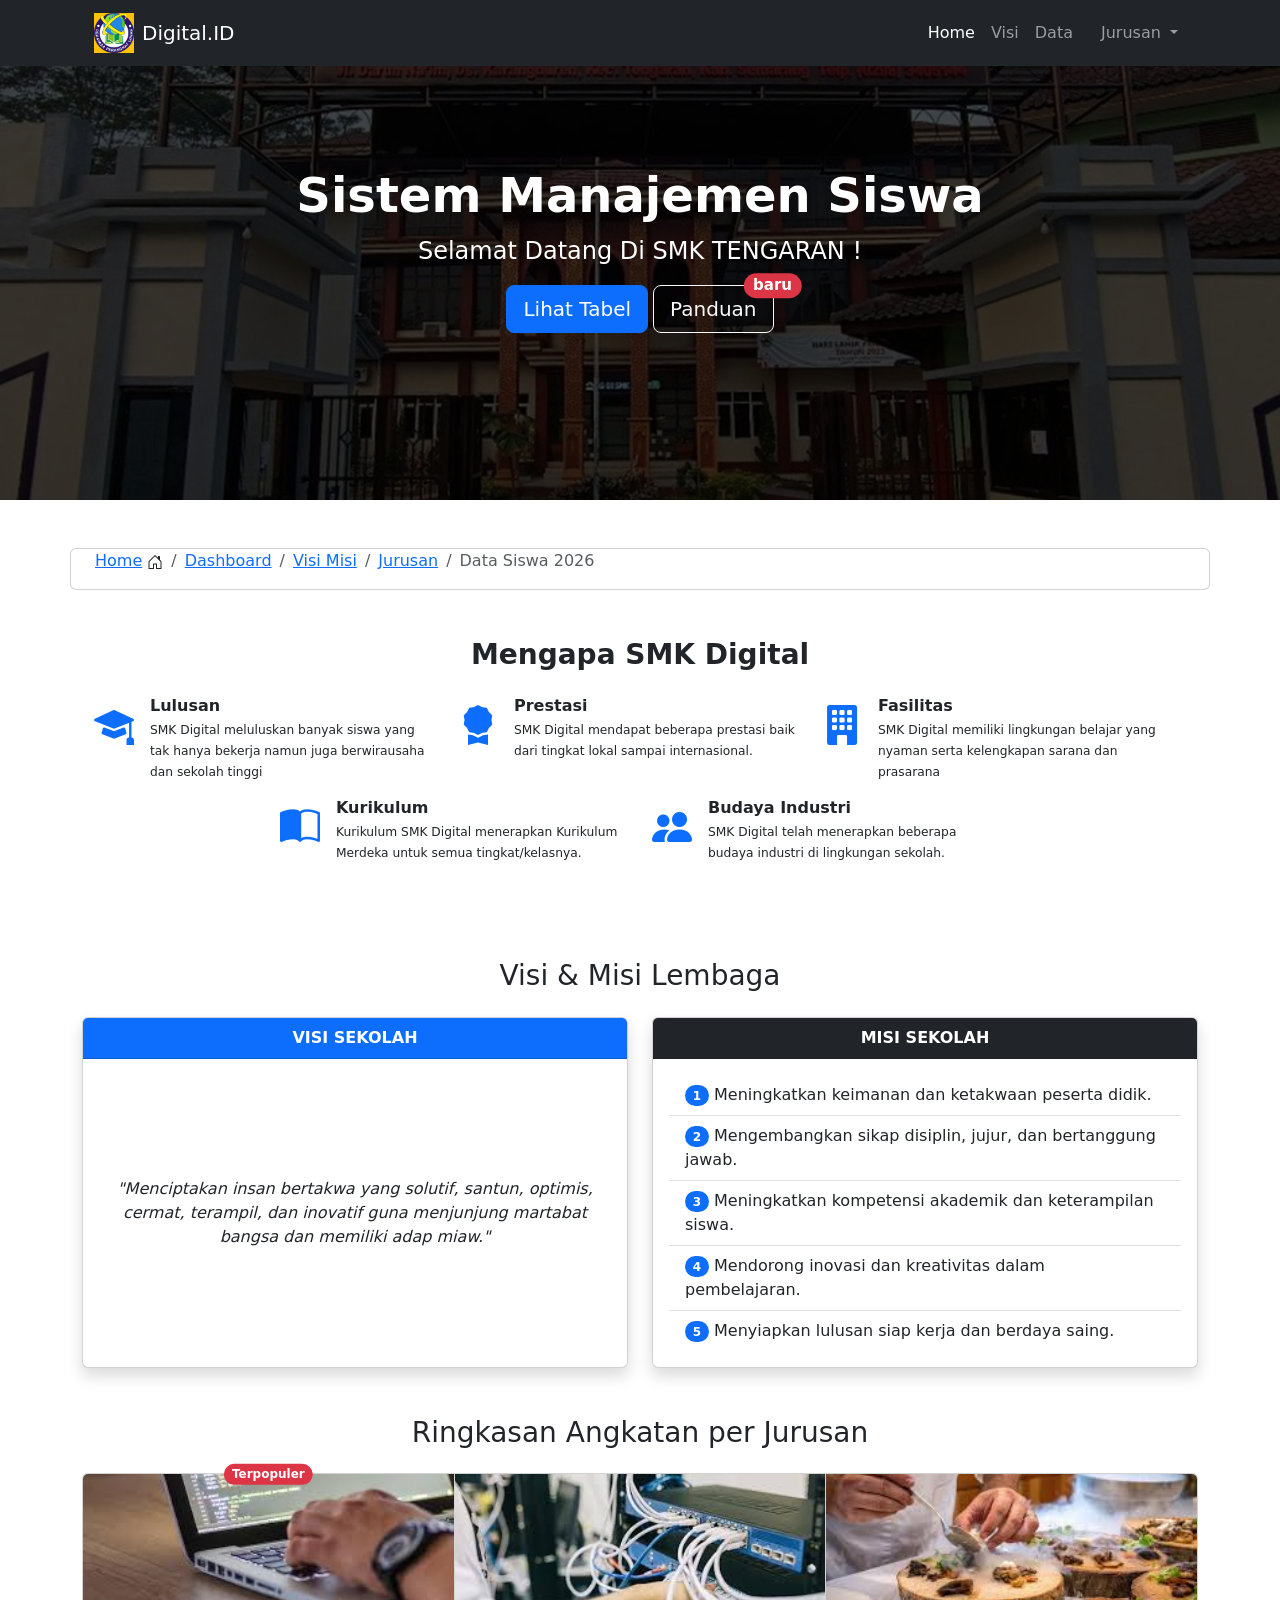
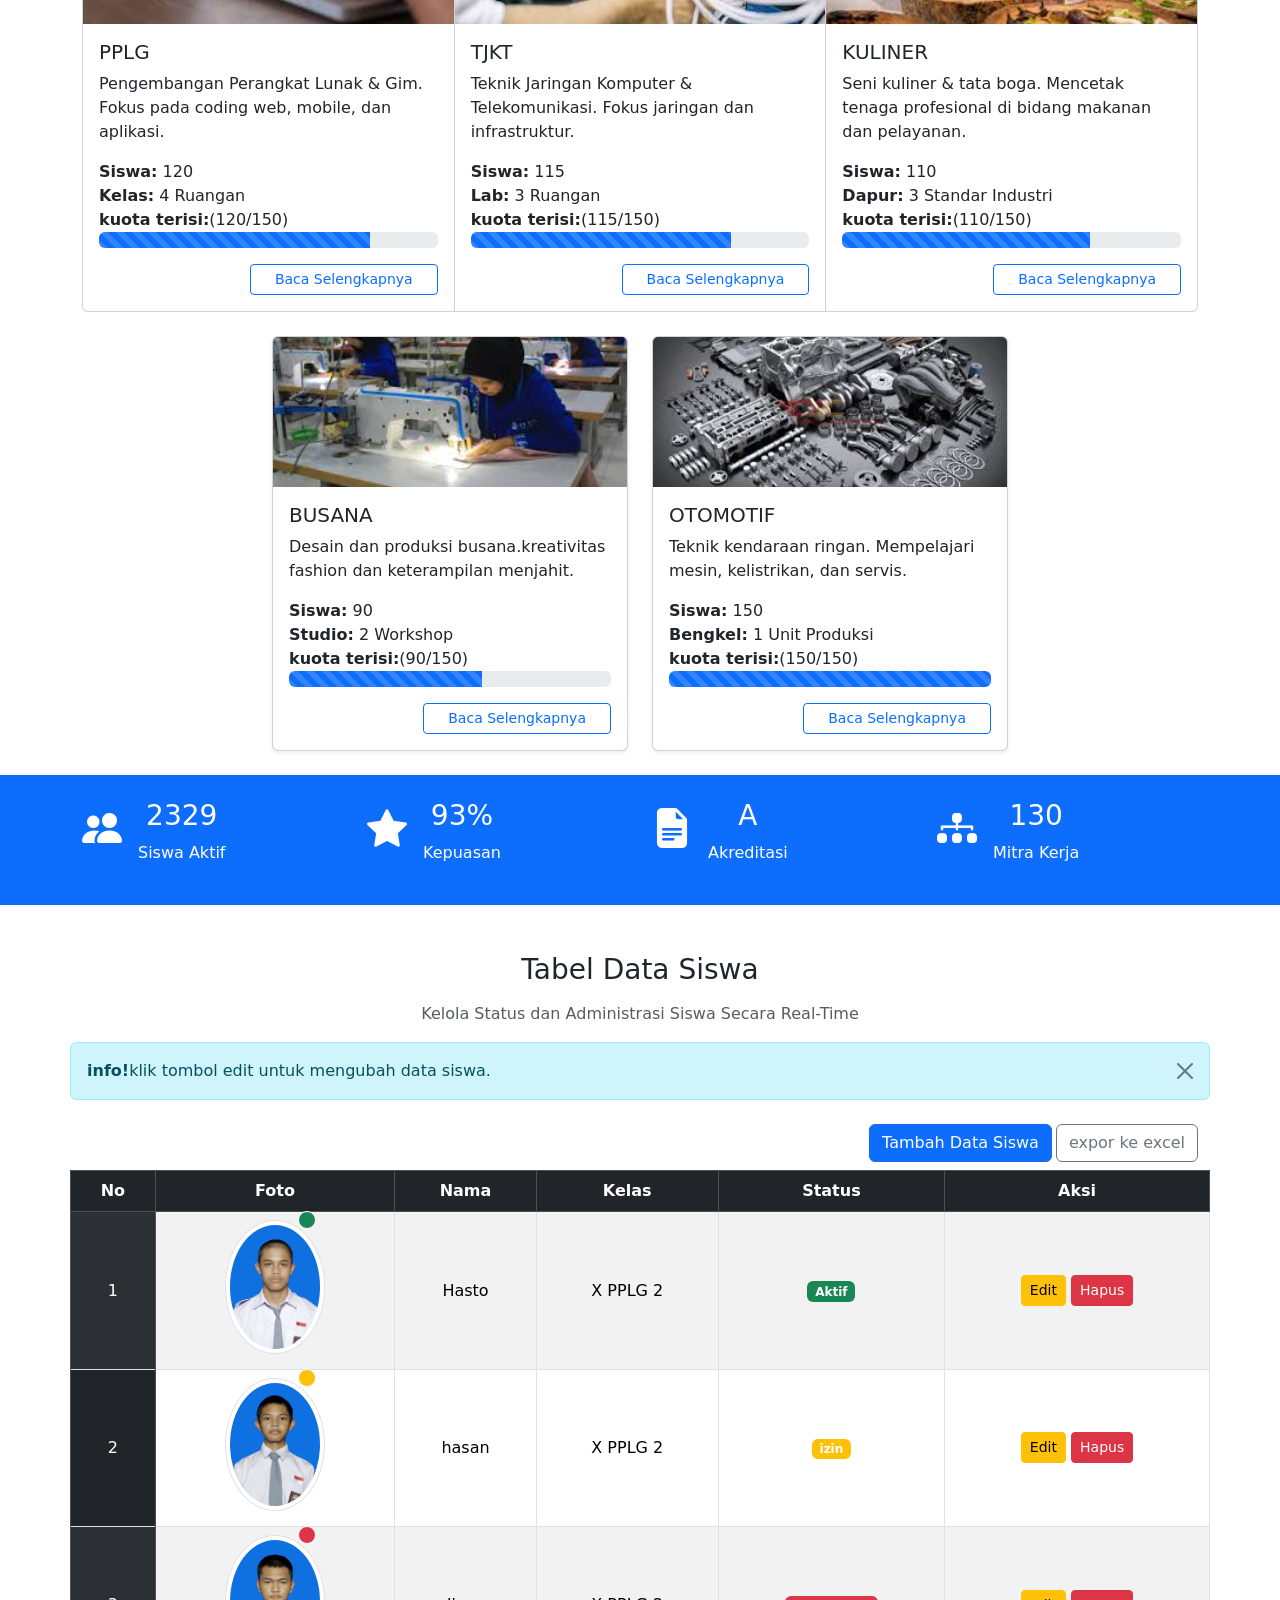
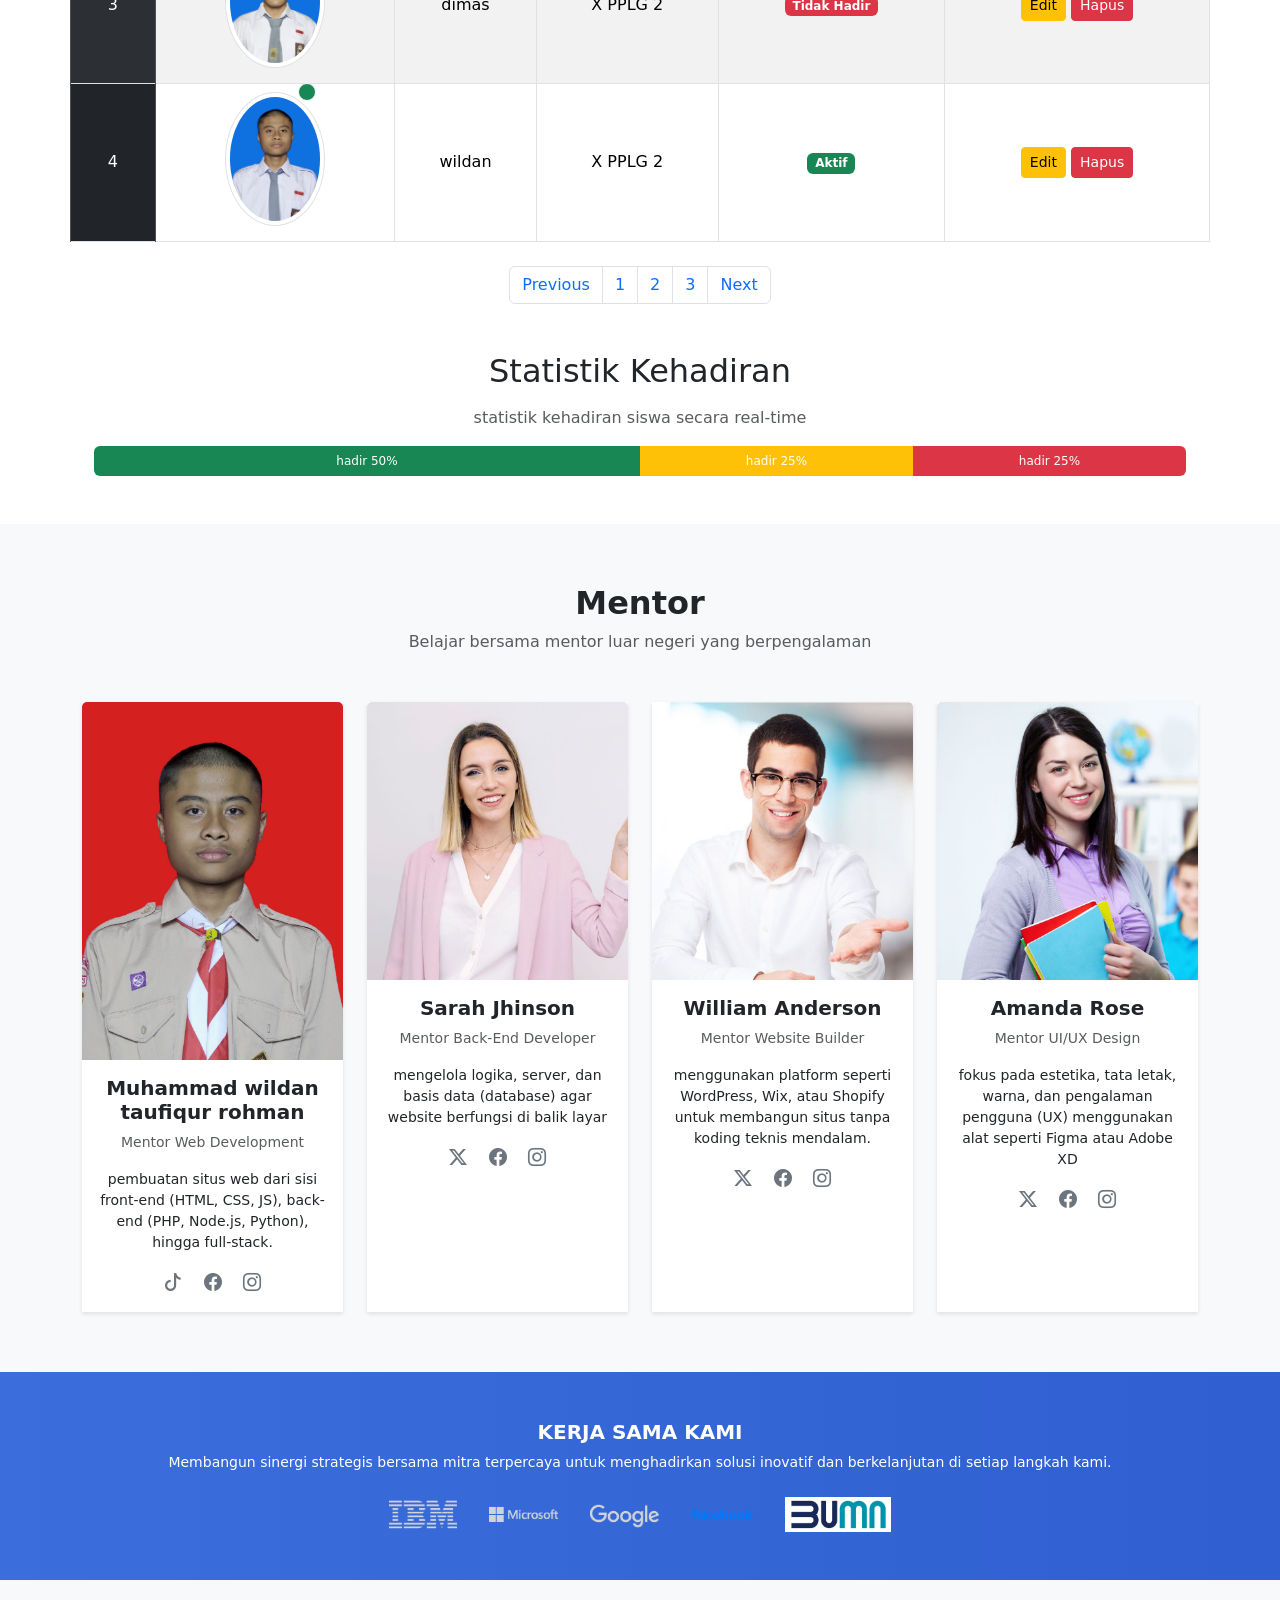
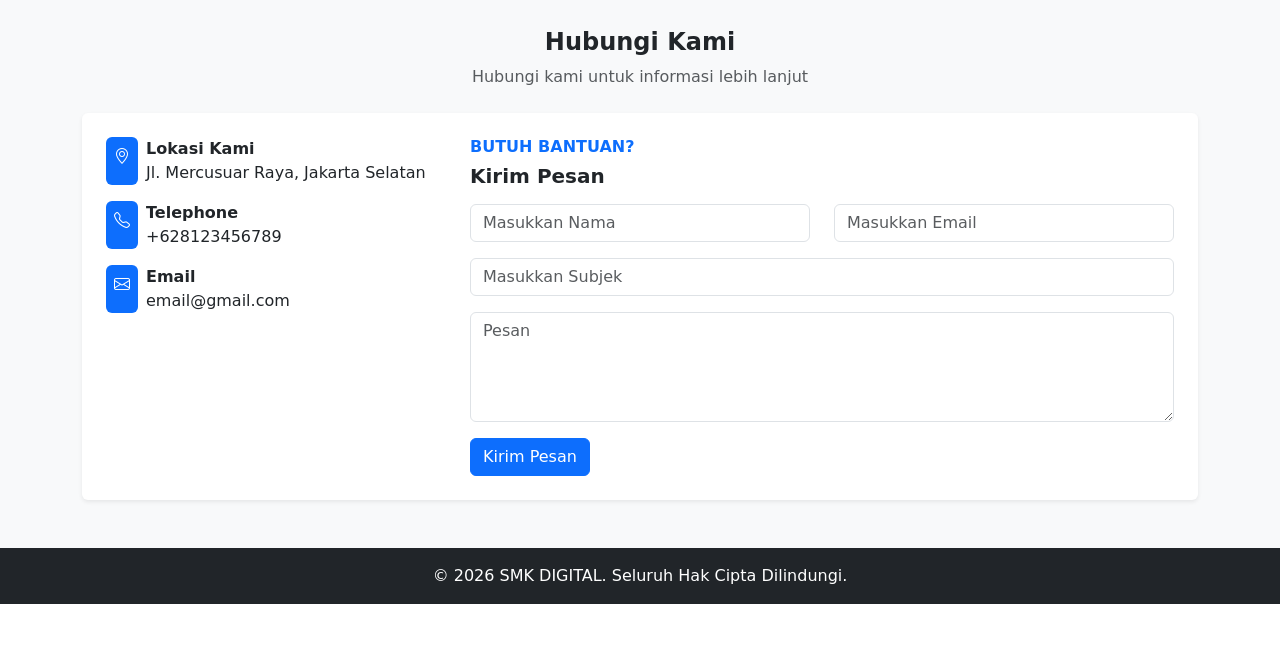
==== commit 64eca68a: "Add files via upload" ====
--- a/index.html
+++ b/index.html
@@ -527,10 +527,10 @@
             <p class="text-muted mb-5">Belajar bersama mentor luar negeri yang berpengalaman</p>
             
             <div class="row g-4">
-                <!-- Card Walter White -->
+                <!-- Card muhammad wildan taufiqur rohman -->
                 <div class="col-md-3 col-sm-6">
                     <div class="card mentor-card h-100">
-                        <img src="WIL.JPGclass="card-img-top" alt="wildan ">
+                        <img src="AKUU.JPG" class="card-img-top" alt="WILDAN">
                         <div class="card-body">
                             <h5 class="card-title fw-bold">Muhammad wildan taufiqur rohman</h5>
                             <p class="card-text text-muted small mb-3">Mentor Web Development</p>
